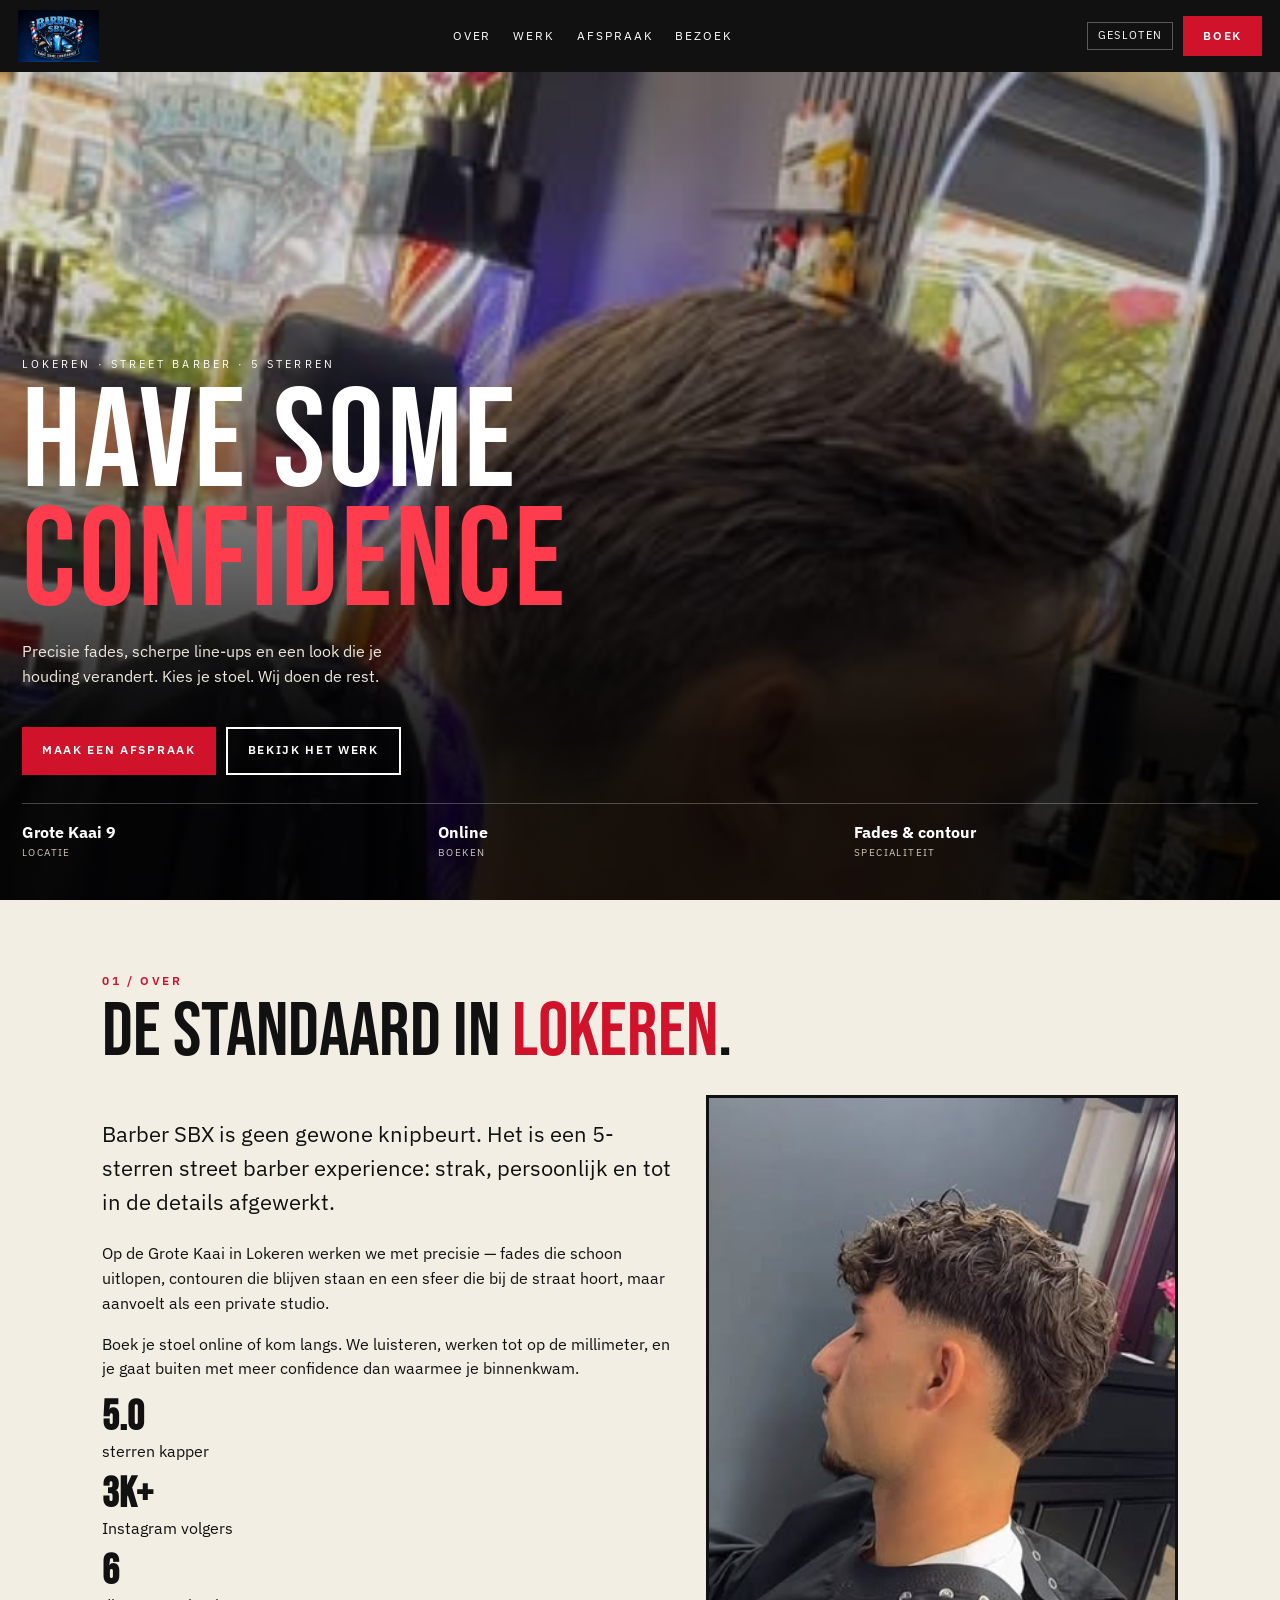
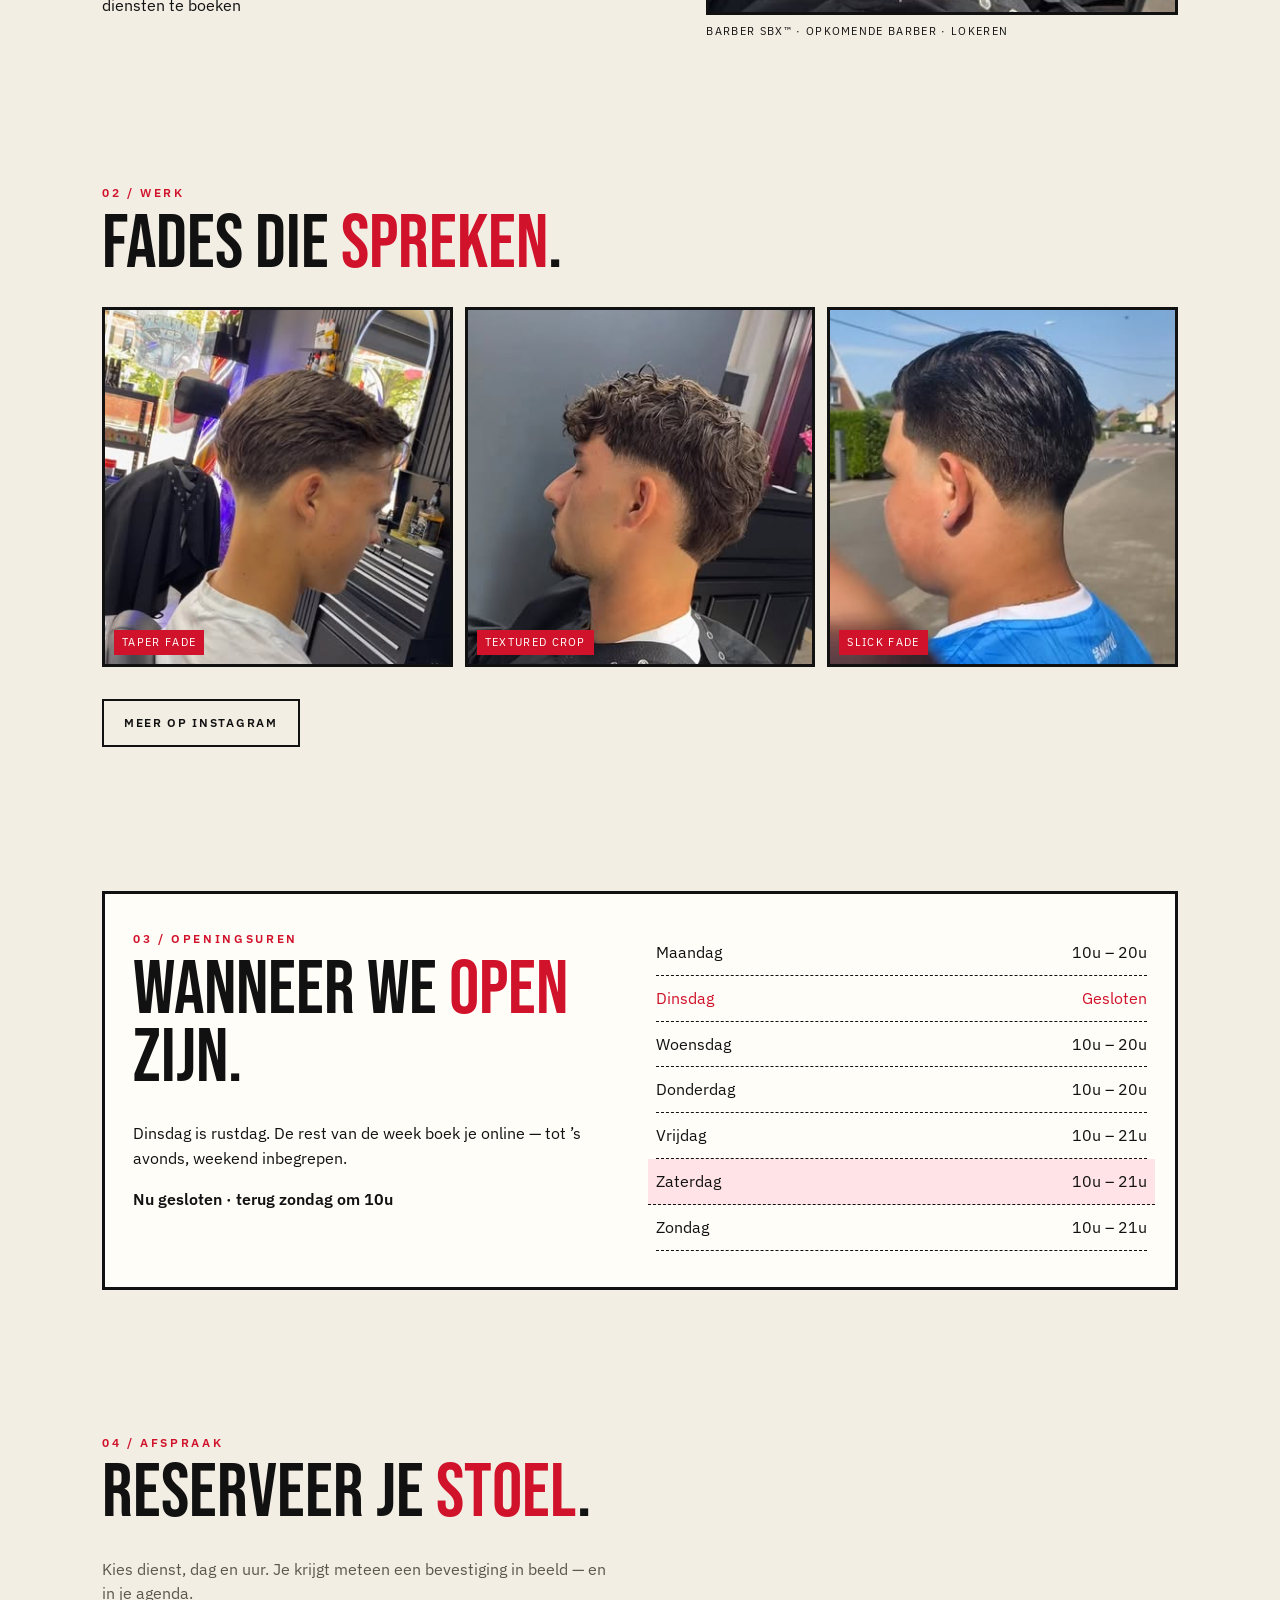
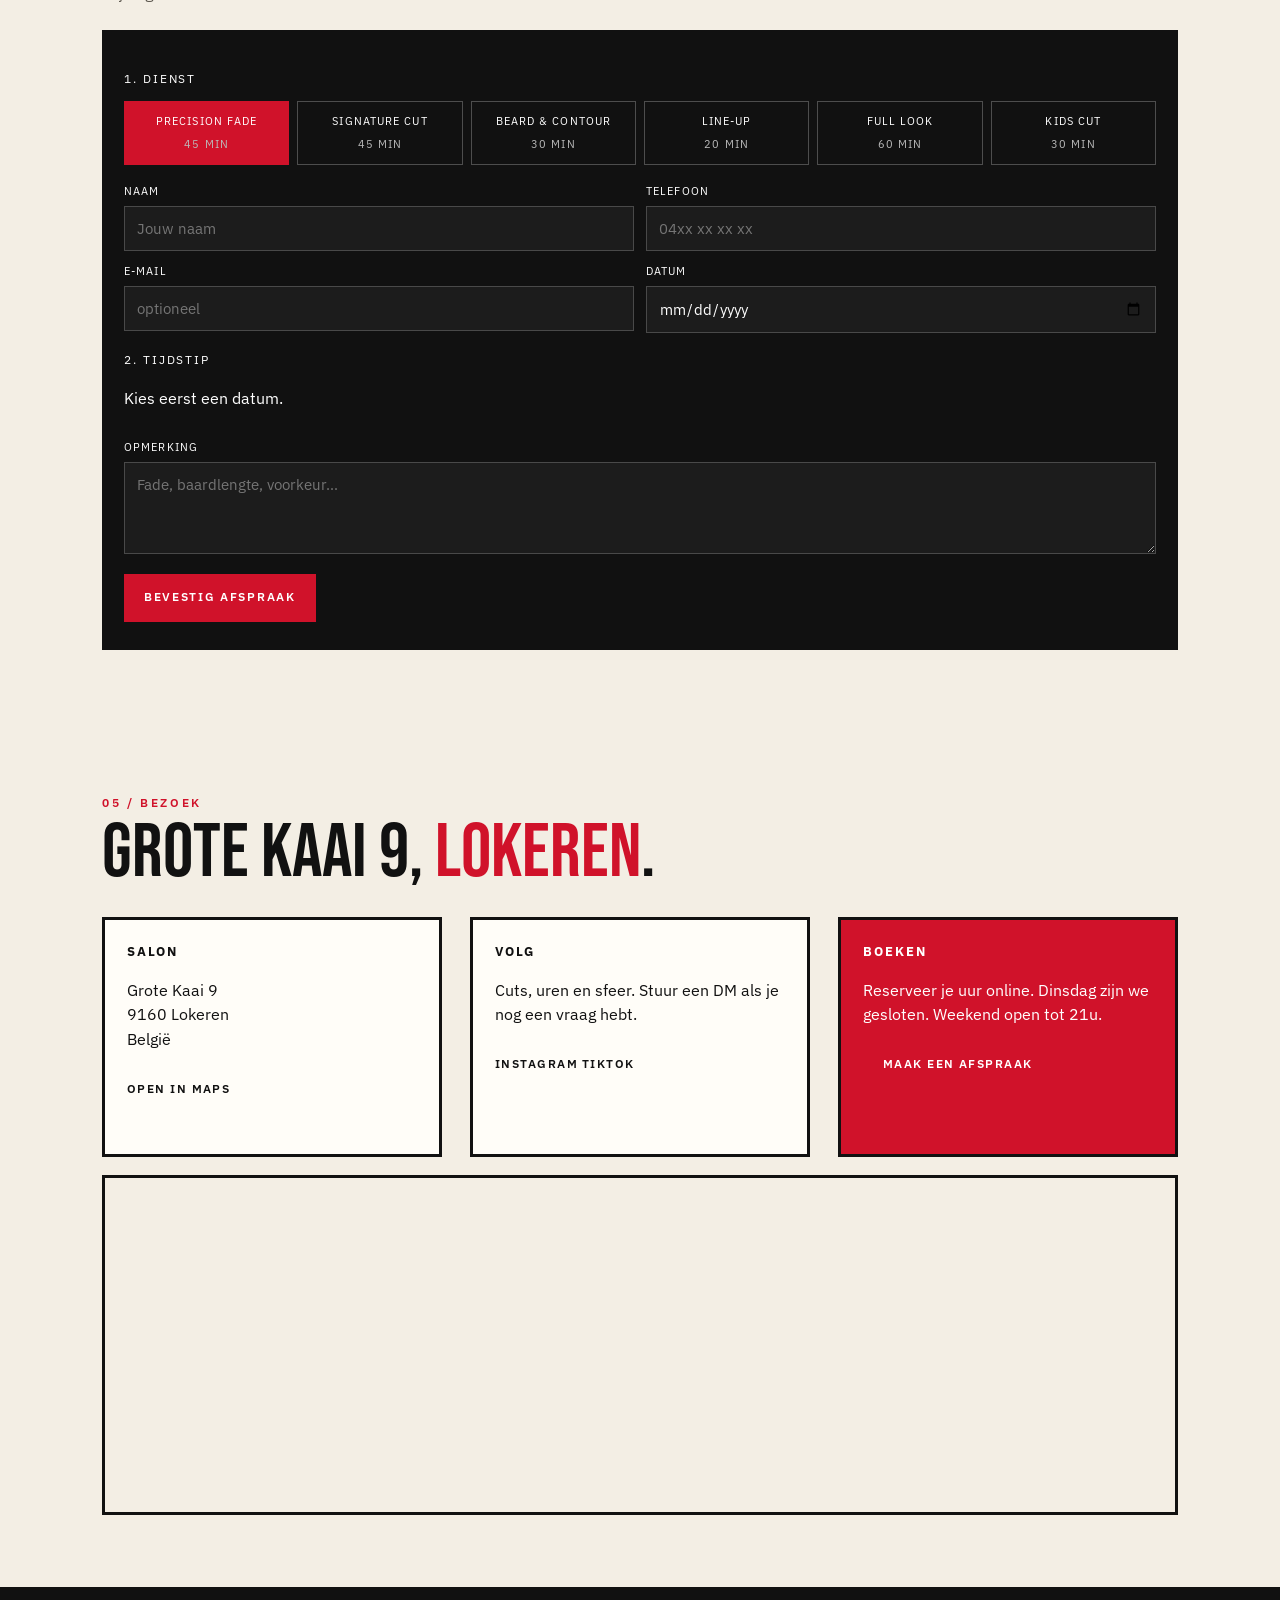
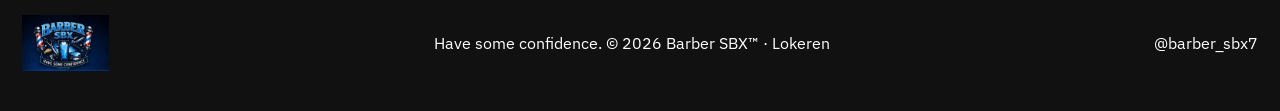
==== docs/index.html @ 0bcbea8e "Publish the red-and-white Barber SBX site at the root. Co-authored-by: Cursor <cursoragent@cursor.co" ====
<!DOCTYPE html>
<html lang="nl">
  <head>
    <meta charset="UTF-8" />
    <meta name="viewport" content="width=device-width, initial-scale=1" />
    <title>Barber SBX™ | Street look — Lokeren</title>
    <meta
      name="description"
      content="Barber SBX in Lokeren. 5-sterren street barber voor precisie fades, knipbeurten en baard. Grote Kaai 9. Boek online je afspraak."
    />
    <meta name="theme-color" content="#111111" />
    <link rel="icon" href="./assets/brand/favicon.svg" type="image/svg+xml" />
    <meta property="og:title" content="Barber SBX™ | Have Some Confidence" />
    <meta
      property="og:description"
      content="5-sterren kapper in Lokeren. Precisie fades. Boek je afspraak online."
    />
    <meta property="og:type" content="website" />
    <meta property="og:image" content="./assets/images/work-4.jpg" />
    <meta property="og:locale" content="nl_BE" />
    <link rel="preconnect" href="https://fonts.googleapis.com" />
    <link rel="preconnect" href="https://fonts.gstatic.com" crossorigin />
    <link
      href="https://fonts.googleapis.com/css2?family=Bebas+Neue&family=IBM+Plex+Sans:ital,wght@0,400;0,500;0,600;1,400&display=swap"
      rel="stylesheet"
    />
    <link rel="stylesheet" href="./styles.css" />
  </head>
  <body>
    <div class="loader" id="loader">
      <img src="./assets/brand/logo.png" alt="Barber SBX" />
    </div>

    <header class="nav" id="nav">
      <a class="nav-brand" href="#top">
        <img src="./assets/brand/logo.png" alt="Barber SBX" />
      </a>
      <nav class="nav-links" id="navLinks" aria-label="Hoofdnavigatie">
        <a href="#over">Over</a>
        <a href="#werk">Werk</a>
        <a href="#afspraak">Afspraak</a>
        <a href="#bezoek">Bezoek</a>
      </nav>
      <div class="nav-actions">
        <span class="status-pill" id="statusPill">Status</span>
        <a class="btn btn-sm" href="#afspraak">Boek</a>
        <button class="nav-toggle" id="navToggle" aria-label="Menu" aria-expanded="false">
          <span></span><span></span>
        </button>
      </div>
    </header>

    <main id="top">
      <section class="hero">
        <video
          autoplay
          muted
          loop
          playsinline
          webkit-playsinline
          preload="auto"
          disablepictureinpicture
          controlslist="nodownload nofullscreen noremoteplayback"
          aria-label="Barber aan het knippen"
        >
          <source src="./assets/video/cut-hero.mp4" type="video/mp4" />
        </video>
        <img src="./assets/images/work-4.jpg" alt="" />
        <div class="hero-shade"></div>
        <div class="hero-copy">
          <p class="tag">Lokeren · Street barber · 5 sterren</p>
          <h1>Have some<br /><span>confidence</span></h1>
          <p class="lead">
            Precisie fades, scherpe line-ups en een look die je houding verandert.
            Kies je stoel. Wij doen de rest.
          </p>
          <div class="hero-cta">
            <a class="btn" href="#afspraak">Maak een afspraak</a>
            <a class="btn ghost" href="#werk">Bekijk het werk</a>
          </div>
          <ul class="facts">
            <li><b>Grote Kaai 9</b><span>Locatie</span></li>
            <li><b>Online</b><span>Boeken</span></li>
            <li><b>Fades &amp; contour</b><span>Specialiteit</span></li>
          </ul>
        </div>
      </section>

      <section class="block about" id="over">
        <p class="kicker">01 / Over</p>
        <h2>De standaard in <i>Lokeren</i>.</h2>
        <div class="about-grid">
          <div>
            <p class="lede">
              Barber SBX is geen gewone knipbeurt. Het is een 5-sterren street barber
              experience: strak, persoonlijk en tot in de details afgewerkt.
            </p>
            <p>
              Op de Grote Kaai in Lokeren werken we met precisie — fades die schoon
              uitlopen, contouren die blijven staan en een sfeer die bij de straat
              hoort, maar aanvoelt als een private studio.
            </p>
            <p>
              Boek je stoel online of kom langs. We luisteren, werken tot op de
              millimeter, en je gaat buiten met meer confidence dan waarmee je binnenkwam.
            </p>
            <ul class="stats">
              <li><strong data-count="5" data-suffix=".0">0</strong> sterren kapper</li>
              <li><strong data-count="3" data-suffix="k+">0</strong> Instagram volgers</li>
              <li><strong data-count="6" data-suffix="">0</strong> diensten te boeken</li>
            </ul>
          </div>
          <figure>
            <img src="./assets/images/work-5.jpg" alt="Textured fade bij Barber SBX in Lokeren" />
            <figcaption>Barber SBX™ · Opkomende barber · Lokeren</figcaption>
          </figure>
        </div>
      </section>

      <section class="block gallery" id="werk">
        <p class="kicker">02 / Werk</p>
        <h2>Fades die <i>spreken</i>.</h2>
        <div class="strip">
          <a href="./assets/images/work-4.jpg" data-lightbox>
            <img src="./assets/images/work-4.jpg" alt="Klassieke taper fade in de salon" />
            <span>Taper fade</span>
          </a>
          <a href="./assets/images/work-5.jpg" data-lightbox>
            <img src="./assets/images/work-5.jpg" alt="Textured crop fade bij Barber SBX" />
            <span>Textured crop</span>
          </a>
          <a href="./assets/images/work-2.jpg" data-lightbox>
            <img src="./assets/images/work-2.jpg" alt="Slick back fade in Lokeren" />
            <span>Slick fade</span>
          </a>
        </div>
        <a class="btn ghost" href="https://www.instagram.com/barber_sbx7/" target="_blank" rel="noopener">
          Meer op Instagram
        </a>
      </section>

      <section class="block hours" id="uren">
        <div class="ticket">
          <div>
            <p class="kicker">03 / Openingsuren</p>
            <h2>Wanneer we <i>open</i> zijn.</h2>
            <p>
              Dinsdag is rustdag. De rest van de week boek je online — tot ’s avonds,
              weekend inbegrepen.
            </p>
            <p class="live-line" id="liveLine">We kijken of de stoel vrij is…</p>
          </div>
          <ol class="hours-table" id="hoursTable">
            <li data-day="1"><span>Maandag</span><span>10u – 20u</span></li>
            <li data-day="2" class="closed"><span>Dinsdag</span><span>Gesloten</span></li>
            <li data-day="3"><span>Woensdag</span><span>10u – 20u</span></li>
            <li data-day="4"><span>Donderdag</span><span>10u – 20u</span></li>
            <li data-day="5"><span>Vrijdag</span><span>10u – 21u</span></li>
            <li data-day="6"><span>Zaterdag</span><span>10u – 21u</span></li>
            <li data-day="0"><span>Zondag</span><span>10u – 21u</span></li>
          </ol>
        </div>
      </section>

      <section class="block booking" id="afspraak">
        <p class="kicker">04 / Afspraak</p>
        <h2>Reserveer je <i>stoel</i>.</h2>
        <p class="note">Kies dienst, dag en uur. Je krijgt meteen een bevestiging in beeld — en in je agenda.</p>

        <form class="book-form" id="bookForm">
          <p class="book-label">1. Dienst</p>
          <div class="book-services" id="bookServices">
            <label class="service-chip">
              <input type="radio" name="service" value="fade" checked />
              <span>Precision Fade <em>45 min</em></span>
            </label>
            <label class="service-chip">
              <input type="radio" name="service" value="cut" />
              <span>Signature Cut <em>45 min</em></span>
            </label>
            <label class="service-chip">
              <input type="radio" name="service" value="beard" />
              <span>Beard &amp; Contour <em>30 min</em></span>
            </label>
            <label class="service-chip">
              <input type="radio" name="service" value="lineup" />
              <span>Line-up <em>20 min</em></span>
            </label>
            <label class="service-chip">
              <input type="radio" name="service" value="full" />
              <span>Full Look <em>60 min</em></span>
            </label>
            <label class="service-chip">
              <input type="radio" name="service" value="kids" />
              <span>Kids Cut <em>30 min</em></span>
            </label>
          </div>

          <div class="book-grid">
            <label>Naam <input id="bookName" name="name" type="text" autocomplete="name" required placeholder="Jouw naam" /></label>
            <label>Telefoon <input id="bookPhone" name="phone" type="tel" autocomplete="tel" required placeholder="04xx xx xx xx" /></label>
            <label>E-mail <input id="bookEmail" name="email" type="email" autocomplete="email" placeholder="optioneel" /></label>
            <label>Datum <input id="bookDate" name="date" type="date" required /></label>
          </div>

          <p class="book-label">2. Tijdstip</p>
          <p class="slot-hint" id="slotHint">Kies eerst een datum.</p>
          <div class="slots" id="slots" role="listbox" aria-label="Beschikbare uren"></div>

          <label class="wide">Opmerking <textarea id="bookNote" name="note" rows="3" placeholder="Fade, baardlengte, voorkeur…"></textarea></label>
          <input type="hidden" id="bookTime" name="time" />
          <button class="btn" type="submit" id="bookSubmit">Bevestig afspraak</button>
        </form>

        <div class="book-success" id="bookSuccess" hidden>
          <p class="kicker">Bevestigd</p>
          <h3>Je stoel staat klaar.</h3>
          <p id="bookSummary"></p>
          <div class="hero-cta">
            <button class="btn" type="button" id="bookIcs">Zet in je agenda</button>
            <button class="btn ghost" type="button" id="bookNew">Nieuwe afspraak</button>
          </div>
        </div>
      </section>

      <section class="block visit" id="bezoek">
        <p class="kicker">05 / Bezoek</p>
        <h2>Grote Kaai 9, <i>Lokeren</i>.</h2>
        <div class="cards">
          <article>
            <h3>Salon</h3>
            <p>Grote Kaai 9<br />9160 Lokeren<br />België</p>
            <a href="https://maps.google.com/?q=Grote+Kaai+9,+9160+Lokeren" target="_blank" rel="noopener">Open in Maps</a>
          </article>
          <article>
            <h3>Volg</h3>
            <p>Cuts, uren en sfeer. Stuur een DM als je nog een vraag hebt.</p>
            <a href="https://www.instagram.com/barber_sbx7/" target="_blank" rel="noopener">Instagram</a>
            <a href="https://www.tiktok.com/@barber_sbx" target="_blank" rel="noopener">TikTok</a>
          </article>
          <article class="hot">
            <h3>Boeken</h3>
            <p>Reserveer je uur online. Dinsdag zijn we gesloten. Weekend open tot 21u.</p>
            <a class="btn" href="#afspraak">Maak een afspraak</a>
          </article>
        </div>
        <div class="map-wrap">
          <iframe
            title="Barber SBX op Grote Kaai 9, Lokeren"
            loading="lazy"
            referrerpolicy="no-referrer-when-downgrade"
            src="https://maps.google.com/maps?q=Grote%20Kaai%209%2C%209160%20Lokeren&t=&z=16&ie=UTF8&iwloc=&output=embed"
          ></iframe>
        </div>
      </section>
    </main>

    <a class="float-book" href="#afspraak">Boek</a>

    <footer class="footer">
      <img src="./assets/brand/logo.png" alt="Barber SBX" />
      <p>Have some confidence. © <span id="year"></span> Barber SBX™ · Lokeren</p>
      <a href="https://www.instagram.com/barber_sbx7/" target="_blank" rel="noopener">@barber_sbx7</a>
    </footer>

    <div class="lightbox" id="lightbox" hidden>
      <button class="lightbox-close" id="lightboxClose" aria-label="Sluiten">Sluiten</button>
      <img id="lightboxImg" alt="" />
    </div>

    <script src="./app.js"></script>
  </body>
</html>
---- docs/styles.css ----
:root {
  --paper: #f3eee4;
  --ink: #111111;
  --muted: #5c574e;
  --red: #d0122a;
  --red-2: #ff3b4e;
  --line: #111111;
  --white: #fffdf8;
}

* { box-sizing: border-box; }
html { scroll-behavior: smooth; }
body {
  margin: 0;
  background: var(--paper);
  color: var(--ink);
  font-family: "IBM Plex Sans", system-ui, sans-serif;
  line-height: 1.55;
}
img, video { max-width: 100%; display: block; }
a { color: inherit; text-decoration: none; }
button, input, textarea { font: inherit; color: inherit; }
button { background: none; border: 0; cursor: pointer; }

.loader {
  position: fixed;
  inset: 0;
  z-index: 100;
  display: grid;
  place-items: center;
  background: var(--ink);
  transition: opacity 0.6s ease, visibility 0.6s ease;
}
.loader.hide { opacity: 0; visibility: hidden; pointer-events: none; }
.loader img { width: min(240px, 70vw); }

.nav {
  position: fixed;
  inset: 0 0 auto;
  z-index: 90;
  height: 72px;
  display: flex;
  align-items: center;
  justify-content: space-between;
  padding: 0 18px;
  background: #111;
  color: #fff;
}
.nav img { height: 52px; }
.nav-links { display: flex; gap: 22px; }
.nav-links a {
  text-transform: uppercase;
  letter-spacing: 0.16em;
  font-size: 12px;
}
.nav-actions { display: flex; align-items: center; gap: 10px; }
.status-pill {
  border: 1px solid rgba(255,255,255,0.3);
  padding: 4px 10px;
  font-size: 11px;
  letter-spacing: 0.12em;
  text-transform: uppercase;
}
.status-pill.open { border-color: #7dff9a; color: #7dff9a; }
.nav-toggle {
  display: none;
  width: 44px;
  height: 44px;
  position: relative;
}
.nav-toggle span {
  position: absolute;
  left: 12px;
  right: 12px;
  height: 2px;
  background: #fff;
}
.nav-toggle span:first-child { top: 16px; }
.nav-toggle span:last-child { top: 26px; }
.nav-toggle.active span:first-child { top: 21px; transform: rotate(45deg); }
.nav-toggle.active span:last-child { top: 21px; transform: rotate(-45deg); }

.btn {
  display: inline-flex;
  align-items: center;
  justify-content: center;
  min-height: 48px;
  padding: 0 20px;
  background: var(--red);
  color: #fff;
  text-transform: uppercase;
  letter-spacing: 0.14em;
  font-size: 12px;
  font-weight: 600;
}
.btn.ghost, .btn-ghost {
  background: transparent;
  color: inherit;
  border: 2px solid currentColor;
}
.btn-sm { min-height: 40px; background: var(--red); color: #fff; }

.hero {
  position: relative;
  min-height: 100svh;
  color: #fff;
  overflow: hidden;
}
.hero video, .hero > img {
  position: absolute;
  inset: 0;
  width: 100%;
  height: 100%;
  object-fit: cover;
  object-position: center 30%;
  pointer-events: none;
}
.hero video { z-index: 1; }
.hero-shade {
  position: absolute;
  inset: 0;
  z-index: 2;
  background: linear-gradient(to top, rgba(0,0,0,0.86) 18%, rgba(0,0,0,0.15) 70%);
}
.hero-copy {
  position: relative;
  z-index: 3;
  min-height: 100svh;
  display: flex;
  flex-direction: column;
  justify-content: flex-end;
  padding: 110px 22px 40px;
}
.tag {
  margin: 0 0 12px;
  text-transform: uppercase;
  letter-spacing: 0.28em;
  font-size: 11px;
}
.hero h1 {
  margin: 0;
  font-family: "Bebas Neue", sans-serif;
  font-size: clamp(64px, 16vw, 140px);
  line-height: 0.85;
  letter-spacing: 0.02em;
  font-weight: 400;
}
.hero h1 span { color: var(--red-2); }
.lead { max-width: 420px; color: #ece7dc; }
.hero-cta { display: flex; flex-wrap: wrap; gap: 10px; margin: 22px 0 28px; }
.facts {
  display: grid;
  grid-template-columns: repeat(3, 1fr);
  gap: 12px;
  margin: 0;
  padding: 16px 0 0;
  border-top: 1px solid rgba(255,255,255,0.25);
  list-style: none;
}
.facts b { display: block; }
.facts span {
  display: block;
  text-transform: uppercase;
  letter-spacing: 0.14em;
  font-size: 10px;
  color: #cfc8bb;
}

video::-webkit-media-controls,
video::-webkit-media-controls-start-playback-button,
video::-webkit-media-controls-overlay-play-button {
  display: none !important;
  opacity: 0;
  pointer-events: none;
}

.block { padding: 72px 22px; max-width: 1120px; margin: 0 auto; }
.kicker {
  margin: 0 0 8px;
  color: var(--red);
  text-transform: uppercase;
  letter-spacing: 0.22em;
  font-size: 12px;
  font-weight: 600;
}
h2 {
  margin: 0 0 28px;
  font-family: "Bebas Neue", sans-serif;
  font-size: clamp(42px, 8vw, 76px);
  line-height: 0.9;
  font-weight: 400;
}
h2 i { color: var(--red); font-style: normal; }
.lede { font-size: 22px; }
.about-grid, .cards {
  display: grid;
  grid-template-columns: 1.1fr 0.9fr;
  gap: 28px;
}
.stats { list-style: none; padding: 0; display: grid; gap: 10px; }
.stats strong {
  font-family: "Bebas Neue", sans-serif;
  font-size: 42px;
  display: block;
  line-height: 1;
}
figure { margin: 0; }
figure img { width: 100%; height: 520px; object-fit: cover; border: 3px solid #111; }
figcaption { margin-top: 8px; text-transform: uppercase; letter-spacing: 0.12em; font-size: 11px; }

.strip {
  display: grid;
  grid-auto-flow: column;
  grid-auto-columns: minmax(240px, 1fr);
  gap: 12px;
  overflow-x: auto;
  scroll-snap-type: x mandatory;
  padding-bottom: 10px;
  margin-bottom: 22px;
}
.strip a { position: relative; scroll-snap-align: start; }
.strip img { width: 100%; height: 360px; object-fit: cover; border: 3px solid #111; }
.strip span {
  position: absolute;
  left: 12px;
  bottom: 12px;
  background: var(--red);
  color: #fff;
  padding: 4px 8px;
  font-size: 11px;
  text-transform: uppercase;
  letter-spacing: 0.12em;
}

.ticket {
  display: grid;
  grid-template-columns: 1fr 1fr;
  gap: 32px;
  background: var(--white);
  border: 3px solid #111;
  padding: 36px 28px;
}
.live-line { font-weight: 600; }
.hours-table { list-style: none; margin: 0; padding: 0; }
.hours-table li {
  display: flex;
  justify-content: space-between;
  border-bottom: 1px dashed #111;
  padding: 10px 0;
}
.hours-table li.today { background: #ffe3e6; margin: 0 -8px; padding: 10px 8px; }
.hours-table li.closed { color: var(--red); }

.note { color: var(--muted); max-width: 520px; }
.book-form, .book-success {
  background: #111;
  color: #fff;
  padding: 28px 22px;
  margin-top: 24px;
}
.book-label { text-transform: uppercase; letter-spacing: 0.16em; font-size: 12px; }
.book-services, .slots { display: grid; grid-template-columns: repeat(auto-fill, minmax(150px, 1fr)); gap: 8px; }
.service-chip input { position: absolute; opacity: 0; }
.service-chip span, .slot {
  display: grid;
  place-items: center;
  min-height: 64px;
  border: 1px solid rgba(255,255,255,0.25);
  padding: 8px;
  text-align: center;
}
.service-chip em { display: block; font-style: normal; font-size: 11px; color: #bbb; }
.service-chip input:checked + span, .slot.active {
  background: var(--red);
  border-color: var(--red);
}
.book-grid { display: grid; grid-template-columns: 1fr 1fr; gap: 12px; margin: 18px 0; }
.book-form label { display: flex; flex-direction: column; gap: 6px; text-transform: uppercase; letter-spacing: 0.1em; font-size: 11px; }
.book-form input, .book-form textarea {
  background: #1c1c1c;
  border: 1px solid rgba(255,255,255,0.2);
  padding: 10px 12px;
  text-transform: none;
  letter-spacing: 0;
  font-size: 15px;
}
.wide { grid-column: 1 / -1; display: flex; flex-direction: column; gap: 6px; margin: 12px 0 20px; }
.slot { min-height: 44px; color: #fff; }
.slot:disabled { opacity: 0.35; }

.cards { grid-template-columns: repeat(3, 1fr); }
.cards article {
  border: 3px solid #111;
  padding: 22px;
  min-height: 240px;
  background: var(--white);
}
.cards .hot { background: var(--red); color: #fff; }
.cards h3 { margin: 0 0 12px; text-transform: uppercase; letter-spacing: 0.16em; font-size: 13px; }
.cards a { display: inline-block; margin-top: 12px; text-transform: uppercase; letter-spacing: 0.12em; font-size: 12px; font-weight: 600; }
.map-wrap { margin-top: 18px; border: 3px solid #111; height: 340px; overflow: hidden; }
.map-wrap iframe { width: 100%; height: 100%; border: 0; }

.float-book {
  position: fixed;
  right: 16px;
  bottom: 16px;
  z-index: 40;
  width: 72px;
  height: 72px;
  border-radius: 50%;
  display: none;
  place-items: center;
  background: var(--red);
  color: #fff;
  text-transform: uppercase;
  letter-spacing: 0.12em;
  font-size: 11px;
  font-weight: 700;
}

.footer {
  background: #111;
  color: #fff;
  padding: 28px 22px 40px;
  display: flex;
  justify-content: space-between;
  align-items: center;
  gap: 16px;
  flex-wrap: wrap;
}
.footer img { height: 56px; }

.lightbox {
  position: fixed;
  inset: 0;
  z-index: 200;
  background: rgba(0,0,0,0.92);
  display: grid;
  place-items: center;
  padding: 24px;
}
.lightbox[hidden] { display: none; }
.lightbox img { max-height: 86vh; }
.lightbox-close { position: absolute; top: 16px; right: 16px; color: #fff; }

@media (max-width: 900px) {
  .nav-links {
    position: fixed;
    inset: 0;
    background: #111;
    flex-direction: column;
    padding: 100px 28px;
    gap: 20px;
    transform: translateX(100%);
    transition: transform 0.3s ease;
    z-index: 80;
  }
  .nav-links.open { transform: translateX(0); }
  .nav-toggle { display: block; position: relative; z-index: 95; }
  .nav .btn-sm { display: none; }
  .about-grid, .ticket, .cards, .book-grid, .facts { grid-template-columns: 1fr; }
  .float-book { display: grid; }
  figure img, .strip img { height: 280px; }
}

@media (max-width: 640px) {
  .status-pill { display: none; }
  .hero h1 { font-size: 72px; }
}
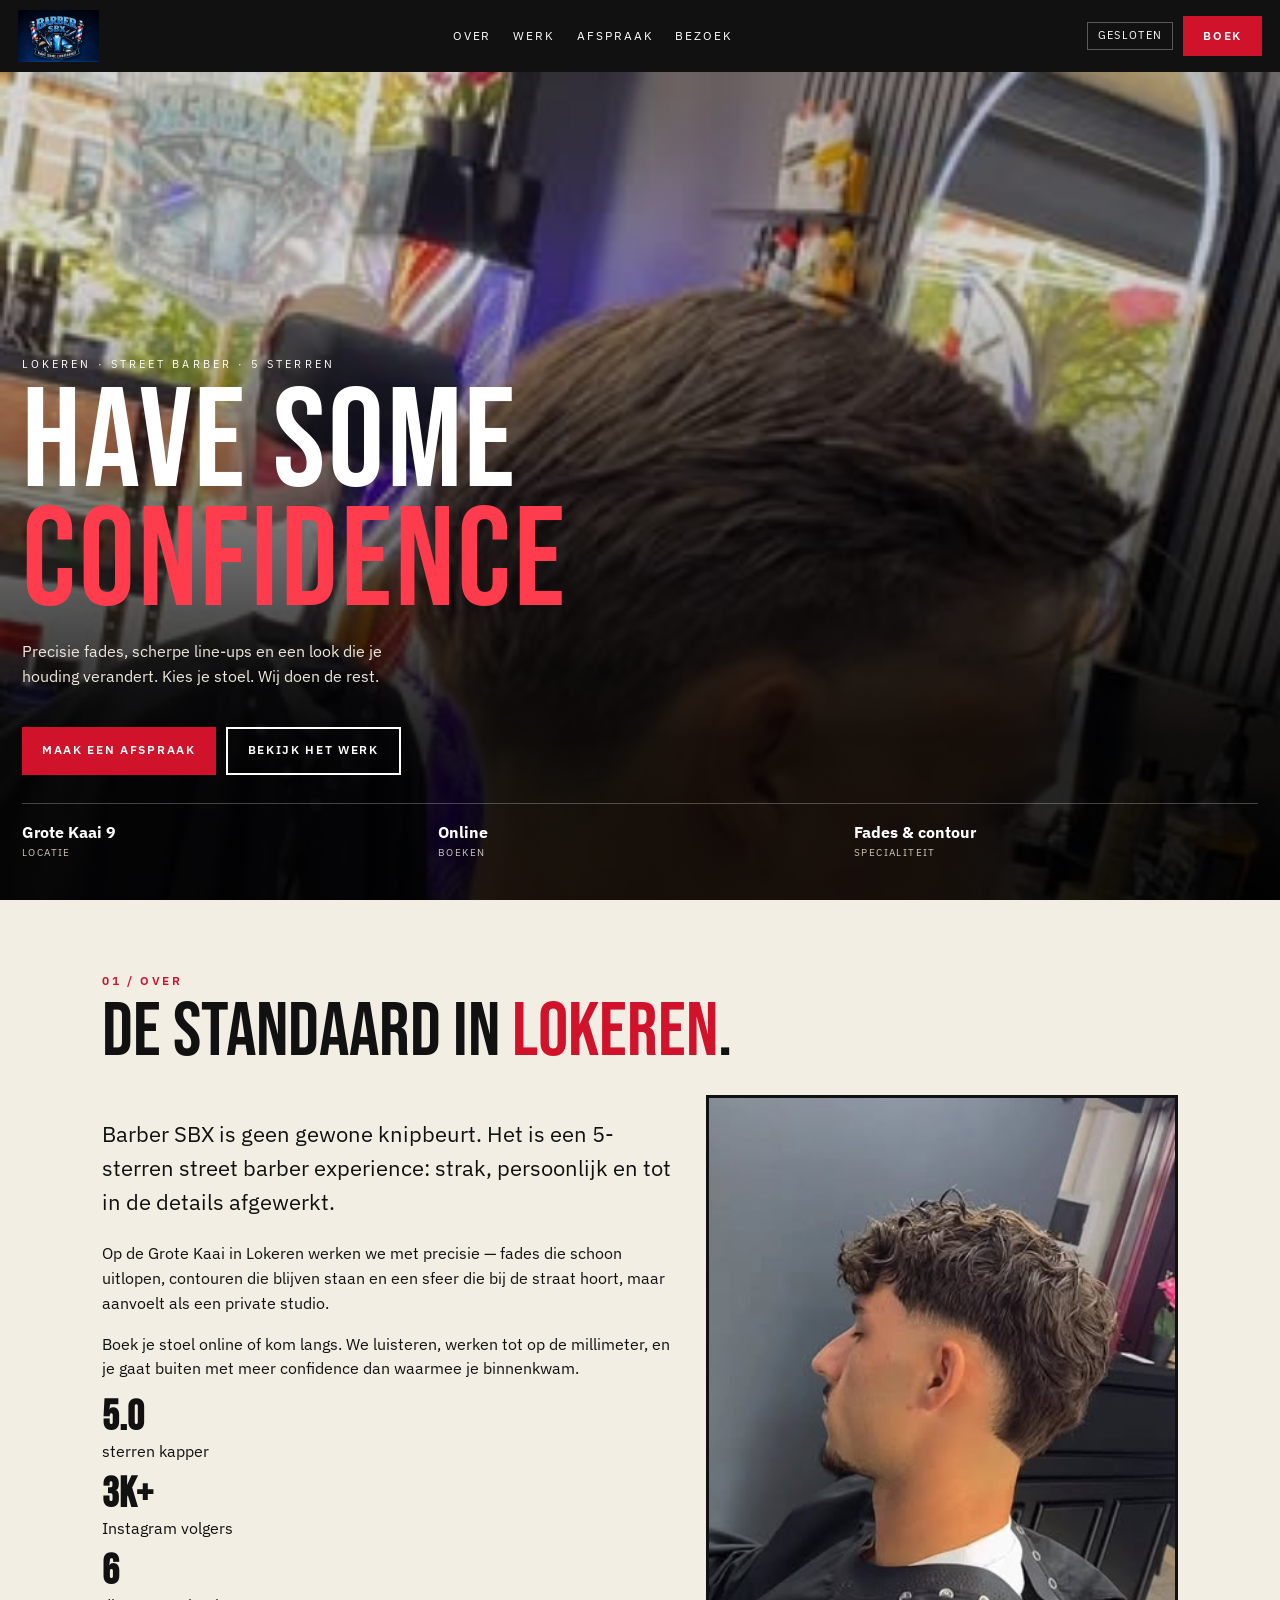
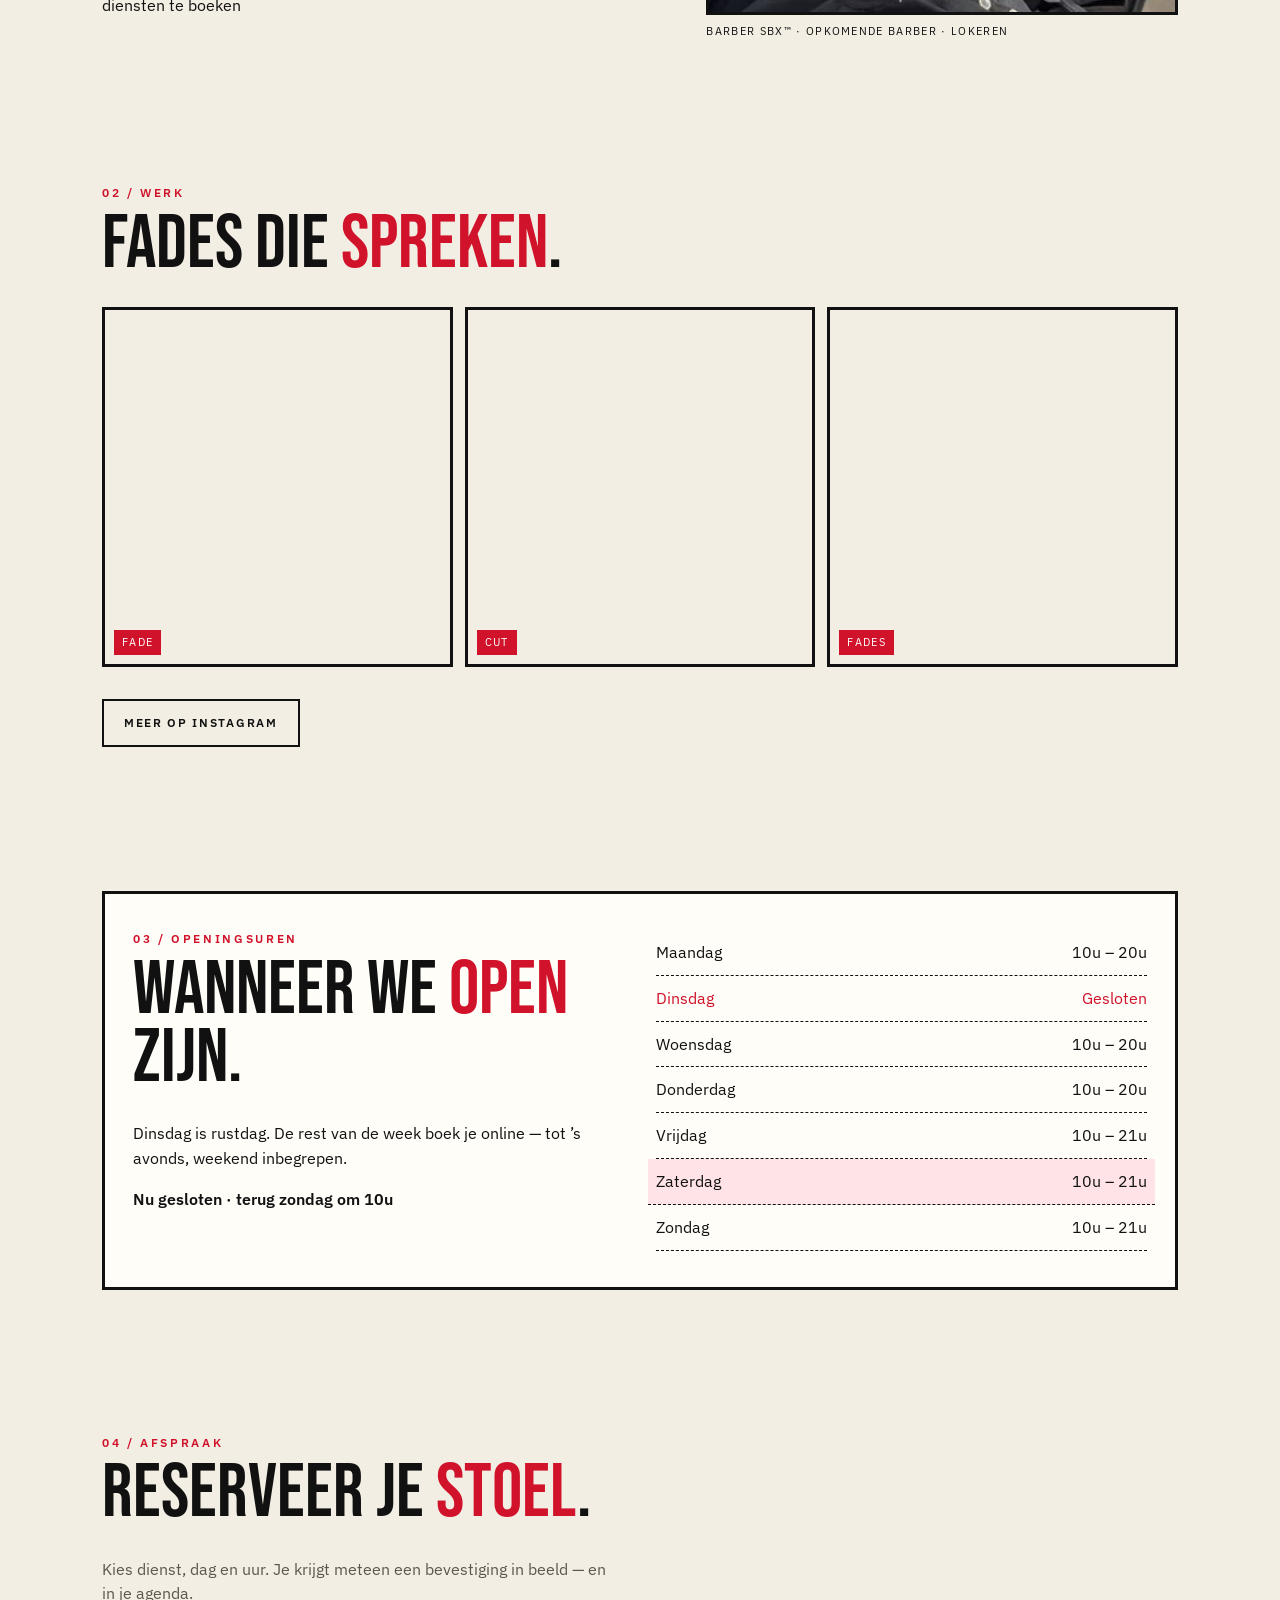
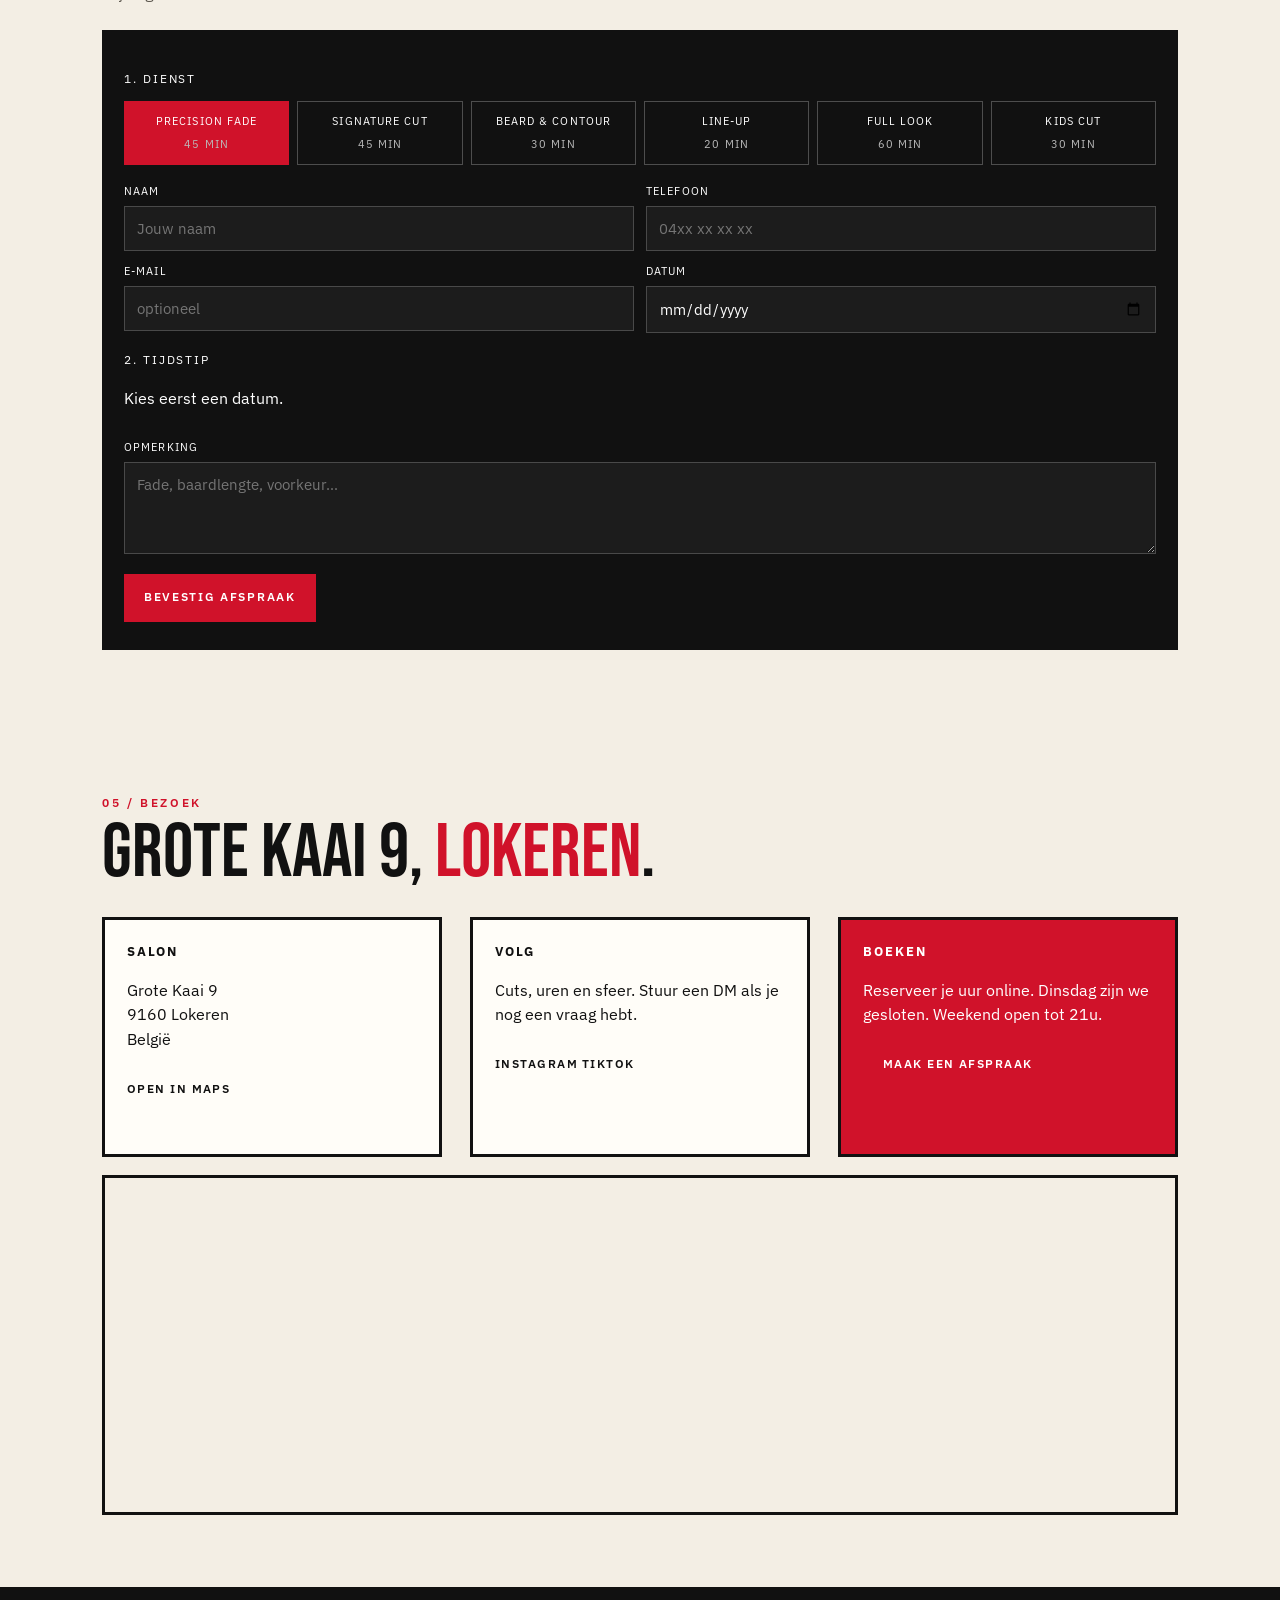
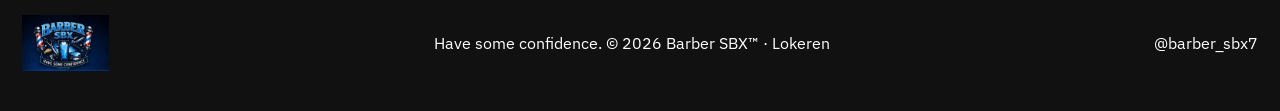
==== commit acae3197: "Play Instagram example cuts in the Werk gallery. Co-authored-by: Cursor <cursoragent@cursor.com>" ====
--- a/docs/index.html
+++ b/docs/index.html
@@ -121,18 +121,54 @@
         <p class="kicker">02 / Werk</p>
         <h2>Fades die <i>spreken</i>.</h2>
         <div class="strip">
-          <a href="./assets/images/work-4.jpg" data-lightbox>
-            <img src="./assets/images/work-4.jpg" alt="Klassieke taper fade in de salon" />
-            <span>Taper fade</span>
-          </a>
-          <a href="./assets/images/work-5.jpg" data-lightbox>
-            <img src="./assets/images/work-5.jpg" alt="Textured crop fade bij Barber SBX" />
-            <span>Textured crop</span>
-          </a>
-          <a href="./assets/images/work-2.jpg" data-lightbox>
-            <img src="./assets/images/work-2.jpg" alt="Slick back fade in Lokeren" />
-            <span>Slick fade</span>
-          </a>
+          <figure>
+            <video
+              autoplay
+              muted
+              loop
+              playsinline
+              webkit-playsinline
+              preload="metadata"
+              disablepictureinpicture
+              controlslist="nodownload nofullscreen noremoteplayback"
+              aria-label="Voorbeeldkapsel fade van Barber SBX"
+            >
+              <source src="./assets/video/cut-1.mp4" type="video/mp4" />
+            </video>
+            <span>Fade</span>
+          </figure>
+          <figure>
+            <video
+              autoplay
+              muted
+              loop
+              playsinline
+              webkit-playsinline
+              preload="metadata"
+              disablepictureinpicture
+              controlslist="nodownload nofullscreen noremoteplayback"
+              aria-label="Voorbeeldkapsel cut van Barber SBX"
+            >
+              <source src="./assets/video/cut-2.mp4" type="video/mp4" />
+            </video>
+            <span>Cut</span>
+          </figure>
+          <figure>
+            <video
+              autoplay
+              muted
+              loop
+              playsinline
+              webkit-playsinline
+              preload="metadata"
+              disablepictureinpicture
+              controlslist="nodownload nofullscreen noremoteplayback"
+              aria-label="Voorbeeldkapsels fades van Barber SBX"
+            >
+              <source src="./assets/video/cut-3.mp4" type="video/mp4" />
+            </video>
+            <span>Fades</span>
+          </figure>
         </div>
         <a class="btn ghost" href="https://www.instagram.com/barber_sbx7/" target="_blank" rel="noopener">
           Meer op Instagram
--- a/docs/styles.css
+++ b/docs/styles.css
@@ -218,8 +218,21 @@
   padding-bottom: 10px;
   margin-bottom: 22px;
 }
-.strip a { position: relative; scroll-snap-align: start; }
-.strip img { width: 100%; height: 360px; object-fit: cover; border: 3px solid #111; }
+.strip a,
+.strip figure {
+  position: relative;
+  margin: 0;
+  scroll-snap-align: start;
+}
+.strip img,
+.strip video {
+  width: 100%;
+  height: 360px;
+  object-fit: cover;
+  border: 3px solid #111;
+  display: block;
+  pointer-events: none;
+}
 .strip span {
   position: absolute;
   left: 12px;
@@ -361,7 +374,7 @@
   .nav .btn-sm { display: none; }
   .about-grid, .ticket, .cards, .book-grid, .facts { grid-template-columns: 1fr; }
   .float-book { display: grid; }
-  figure img, .strip img { height: 280px; }
+  figure img, .strip img, .strip video { height: 280px; }
 }
 
 @media (max-width: 640px) {
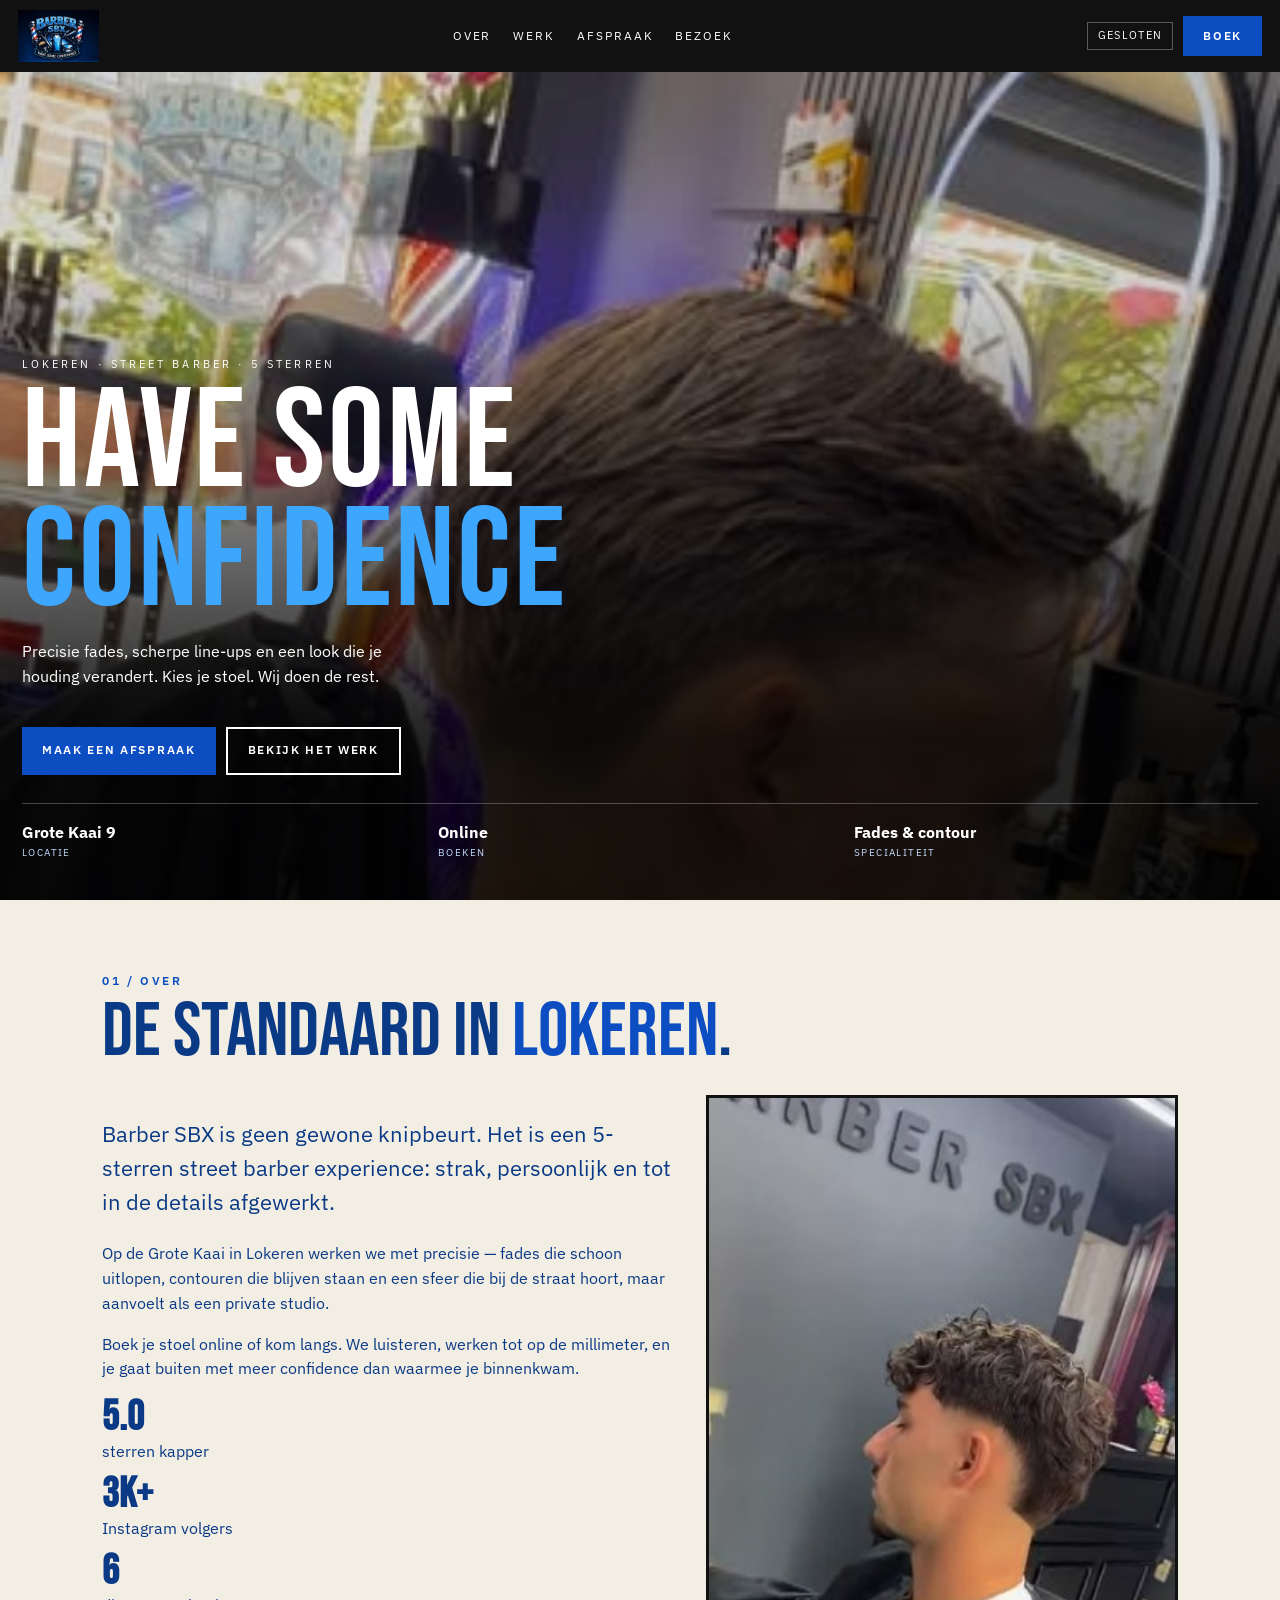
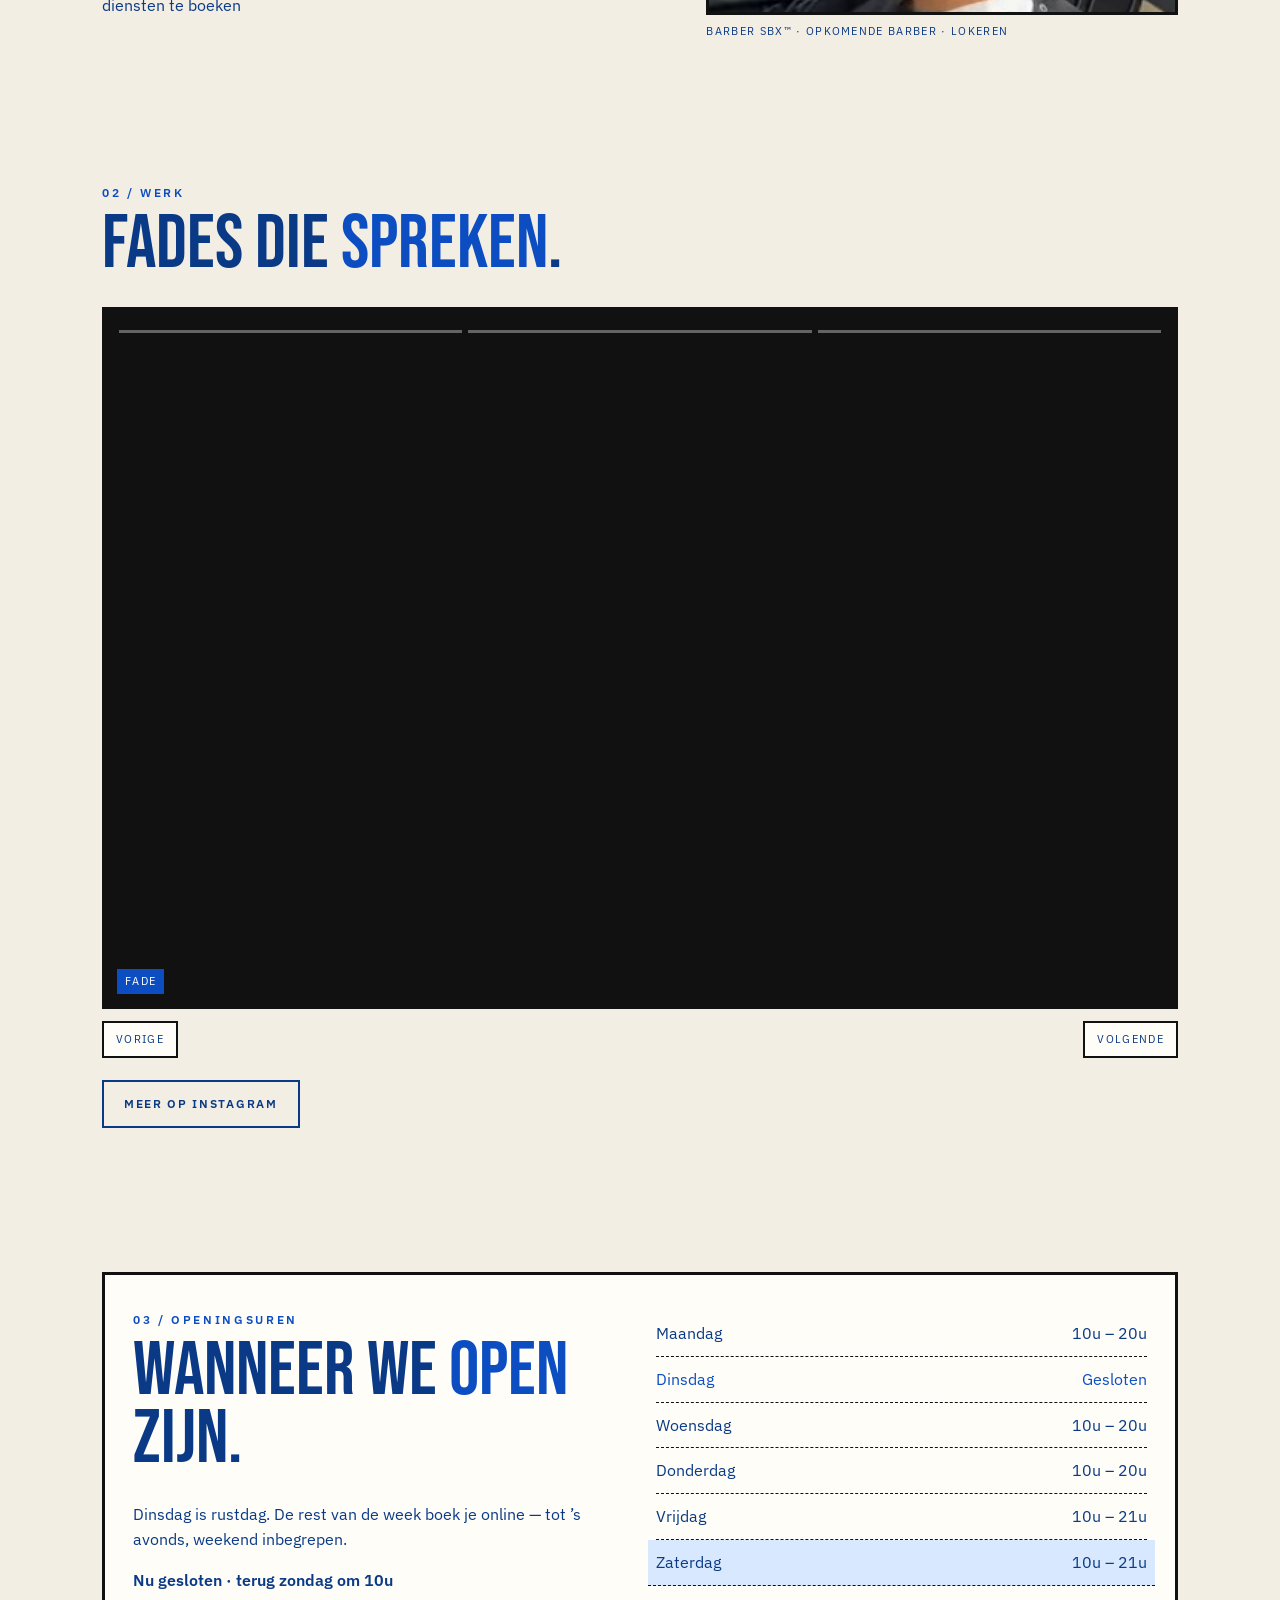
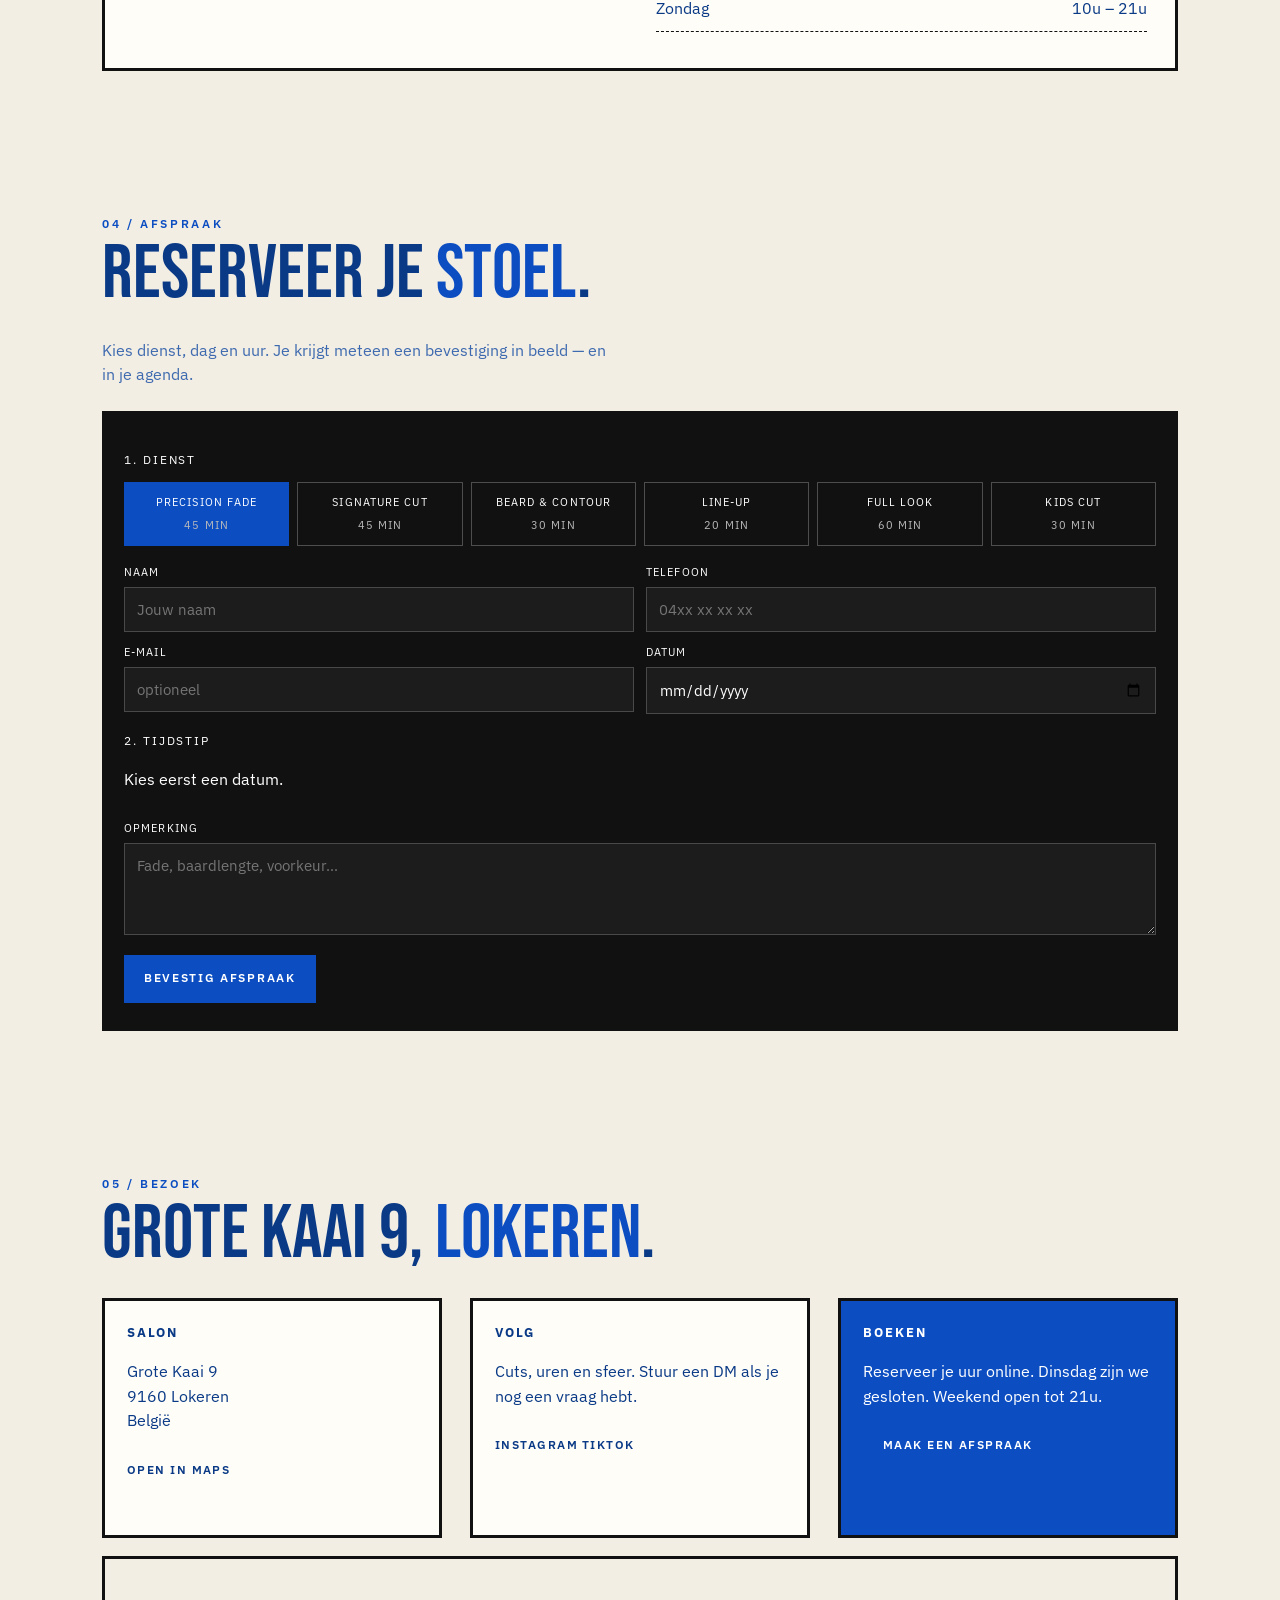
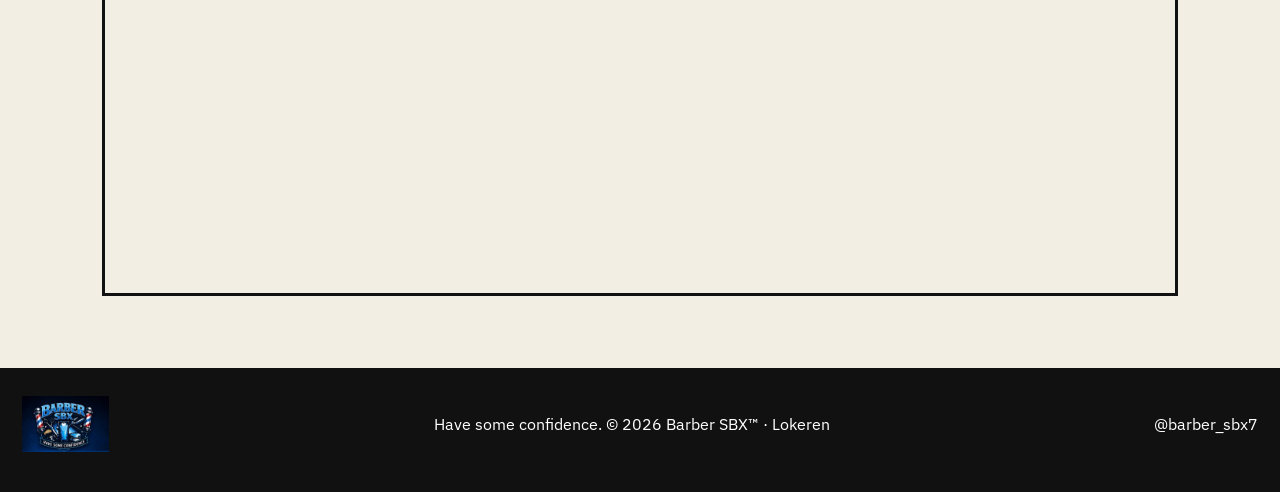
==== commit c104cd68: "Switch the live street site letters to blue and white. Co-authored-by: Cursor <cursoragent@cursor.co" ====
--- a/docs/index.html
+++ b/docs/index.html
@@ -111,7 +111,7 @@
             </ul>
           </div>
           <figure>
-            <img src="./assets/images/work-5.jpg" alt="Textured fade bij Barber SBX in Lokeren" />
+            <img src="./assets/images/work-5.jpg?v=shop" alt="Krullen en fade in de stoel bij Barber SBX in Lokeren" />
             <figcaption>Barber SBX™ · Opkomende barber · Lokeren</figcaption>
           </figure>
         </div>
@@ -120,55 +120,51 @@
       <section class="block gallery" id="werk">
         <p class="kicker">02 / Werk</p>
         <h2>Fades die <i>spreken</i>.</h2>
-        <div class="strip">
-          <figure>
+        <div class="cut-show" data-cut-show aria-roledescription="slideshow" aria-label="Voorbeeldkapsels">
+          <div class="cut-stage">
+            <div class="cut-progress" data-cut-progress></div>
             <video
-              autoplay
               muted
-              loop
               playsinline
               webkit-playsinline
               preload="metadata"
               disablepictureinpicture
               controlslist="nodownload nofullscreen noremoteplayback"
+              data-label="Fade"
               aria-label="Voorbeeldkapsel fade van Barber SBX"
             >
               <source src="./assets/video/cut-1.mp4" type="video/mp4" />
             </video>
-            <span>Fade</span>
-          </figure>
-          <figure>
             <video
-              autoplay
               muted
-              loop
               playsinline
               webkit-playsinline
               preload="metadata"
               disablepictureinpicture
               controlslist="nodownload nofullscreen noremoteplayback"
+              data-label="Cut"
               aria-label="Voorbeeldkapsel cut van Barber SBX"
             >
               <source src="./assets/video/cut-2.mp4" type="video/mp4" />
             </video>
-            <span>Cut</span>
-          </figure>
-          <figure>
             <video
-              autoplay
               muted
-              loop
               playsinline
               webkit-playsinline
               preload="metadata"
               disablepictureinpicture
               controlslist="nodownload nofullscreen noremoteplayback"
+              data-label="Fades"
               aria-label="Voorbeeldkapsels fades van Barber SBX"
             >
               <source src="./assets/video/cut-3.mp4" type="video/mp4" />
             </video>
-            <span>Fades</span>
-          </figure>
+            <span class="cut-label" data-cut-label>Fade</span>
+          </div>
+          <div class="cut-nav">
+            <button type="button" data-cut-prev>Vorige</button>
+            <button type="button" data-cut-next>Volgende</button>
+          </div>
         </div>
         <a class="btn ghost" href="https://www.instagram.com/barber_sbx7/" target="_blank" rel="noopener">
           Meer op Instagram
--- a/docs/styles.css
+++ b/docs/styles.css
@@ -1,9 +1,9 @@
 :root {
   --paper: #f3eee4;
-  --ink: #111111;
-  --muted: #5c574e;
-  --red: #d0122a;
-  --red-2: #ff3b4e;
+  --ink: #0a3a86;
+  --muted: #3e6aaf;
+  --red: #0c4ec2;
+  --red-2: #3da6ff;
   --line: #111111;
   --white: #fffdf8;
 }
@@ -146,7 +146,7 @@
   font-weight: 400;
 }
 .hero h1 span { color: var(--red-2); }
-.lead { max-width: 420px; color: #ece7dc; }
+.lead { max-width: 420px; color: #fff; }
 .hero-cta { display: flex; flex-wrap: wrap; gap: 10px; margin: 22px 0 28px; }
 .facts {
   display: grid;
@@ -163,7 +163,7 @@
   text-transform: uppercase;
   letter-spacing: 0.14em;
   font-size: 10px;
-  color: #cfc8bb;
+  color: #c5ddff;
 }
 
 video::-webkit-media-controls,
@@ -205,7 +205,7 @@
   line-height: 1;
 }
 figure { margin: 0; }
-figure img { width: 100%; height: 520px; object-fit: cover; border: 3px solid #111; }
+figure img { width: 100%; height: 520px; object-fit: cover; object-position: center 42%; border: 3px solid #111; }
 figcaption { margin-top: 8px; text-transform: uppercase; letter-spacing: 0.12em; font-size: 11px; }
 
 .strip {
@@ -245,6 +245,105 @@
   letter-spacing: 0.12em;
 }
 
+.cut-show { margin-bottom: 22px; }
+
+.cut-stage {
+  position: relative;
+  height: min(78vh, 720px);
+  overflow: hidden;
+  background: #111;
+  border: 3px solid #111;
+  cursor: pointer;
+}
+
+.cut-stage video {
+  position: absolute;
+  inset: 0;
+  width: 100%;
+  height: 100%;
+  max-width: none;
+  object-fit: cover;
+  opacity: 0;
+  pointer-events: none;
+  transition: opacity 0.45s ease;
+}
+
+.cut-stage video.is-active,
+.cut-show:not(.is-ready) .cut-stage video:first-of-type {
+  opacity: 1;
+  z-index: 1;
+}
+
+.cut-progress {
+  position: absolute;
+  z-index: 3;
+  top: 14px;
+  left: 14px;
+  right: 14px;
+  display: flex;
+  gap: 6px;
+}
+
+.cut-progress button {
+  position: relative;
+  flex: 1;
+  height: 16px;
+  padding: 0;
+  border: 0;
+  background: transparent;
+  cursor: pointer;
+}
+
+.cut-progress button::before {
+  content: "";
+  position: absolute;
+  left: 0;
+  right: 0;
+  top: 6px;
+  height: 3px;
+  background: rgba(255, 255, 255, 0.35);
+}
+
+.cut-progress i {
+  position: absolute;
+  left: 0;
+  top: 6px;
+  height: 3px;
+  width: 0;
+  background: #fff;
+  pointer-events: none;
+}
+
+.cut-label {
+  position: absolute;
+  z-index: 2;
+  left: 12px;
+  bottom: 12px;
+  background: var(--red);
+  color: #fff;
+  padding: 4px 8px;
+  font-size: 11px;
+  text-transform: uppercase;
+  letter-spacing: 0.12em;
+  pointer-events: none;
+}
+
+.cut-nav {
+  display: flex;
+  justify-content: space-between;
+  gap: 12px;
+  margin-top: 12px;
+}
+
+.cut-nav > button {
+  border: 2px solid #111;
+  background: var(--white);
+  text-transform: uppercase;
+  letter-spacing: 0.12em;
+  font-size: 11px;
+  padding: 8px 12px;
+}
+
 .ticket {
   display: grid;
   grid-template-columns: 1fr 1fr;
@@ -261,7 +360,7 @@
   border-bottom: 1px dashed #111;
   padding: 10px 0;
 }
-.hours-table li.today { background: #ffe3e6; margin: 0 -8px; padding: 10px 8px; }
+.hours-table li.today { background: #d7e8ff; margin: 0 -8px; padding: 10px 8px; }
 .hours-table li.closed { color: var(--red); }
 
 .note { color: var(--muted); max-width: 520px; }
@@ -375,6 +474,7 @@
   .about-grid, .ticket, .cards, .book-grid, .facts { grid-template-columns: 1fr; }
   .float-book { display: grid; }
   figure img, .strip img, .strip video { height: 280px; }
+  .cut-stage { height: min(72vh, 560px); }
 }
 
 @media (max-width: 640px) {
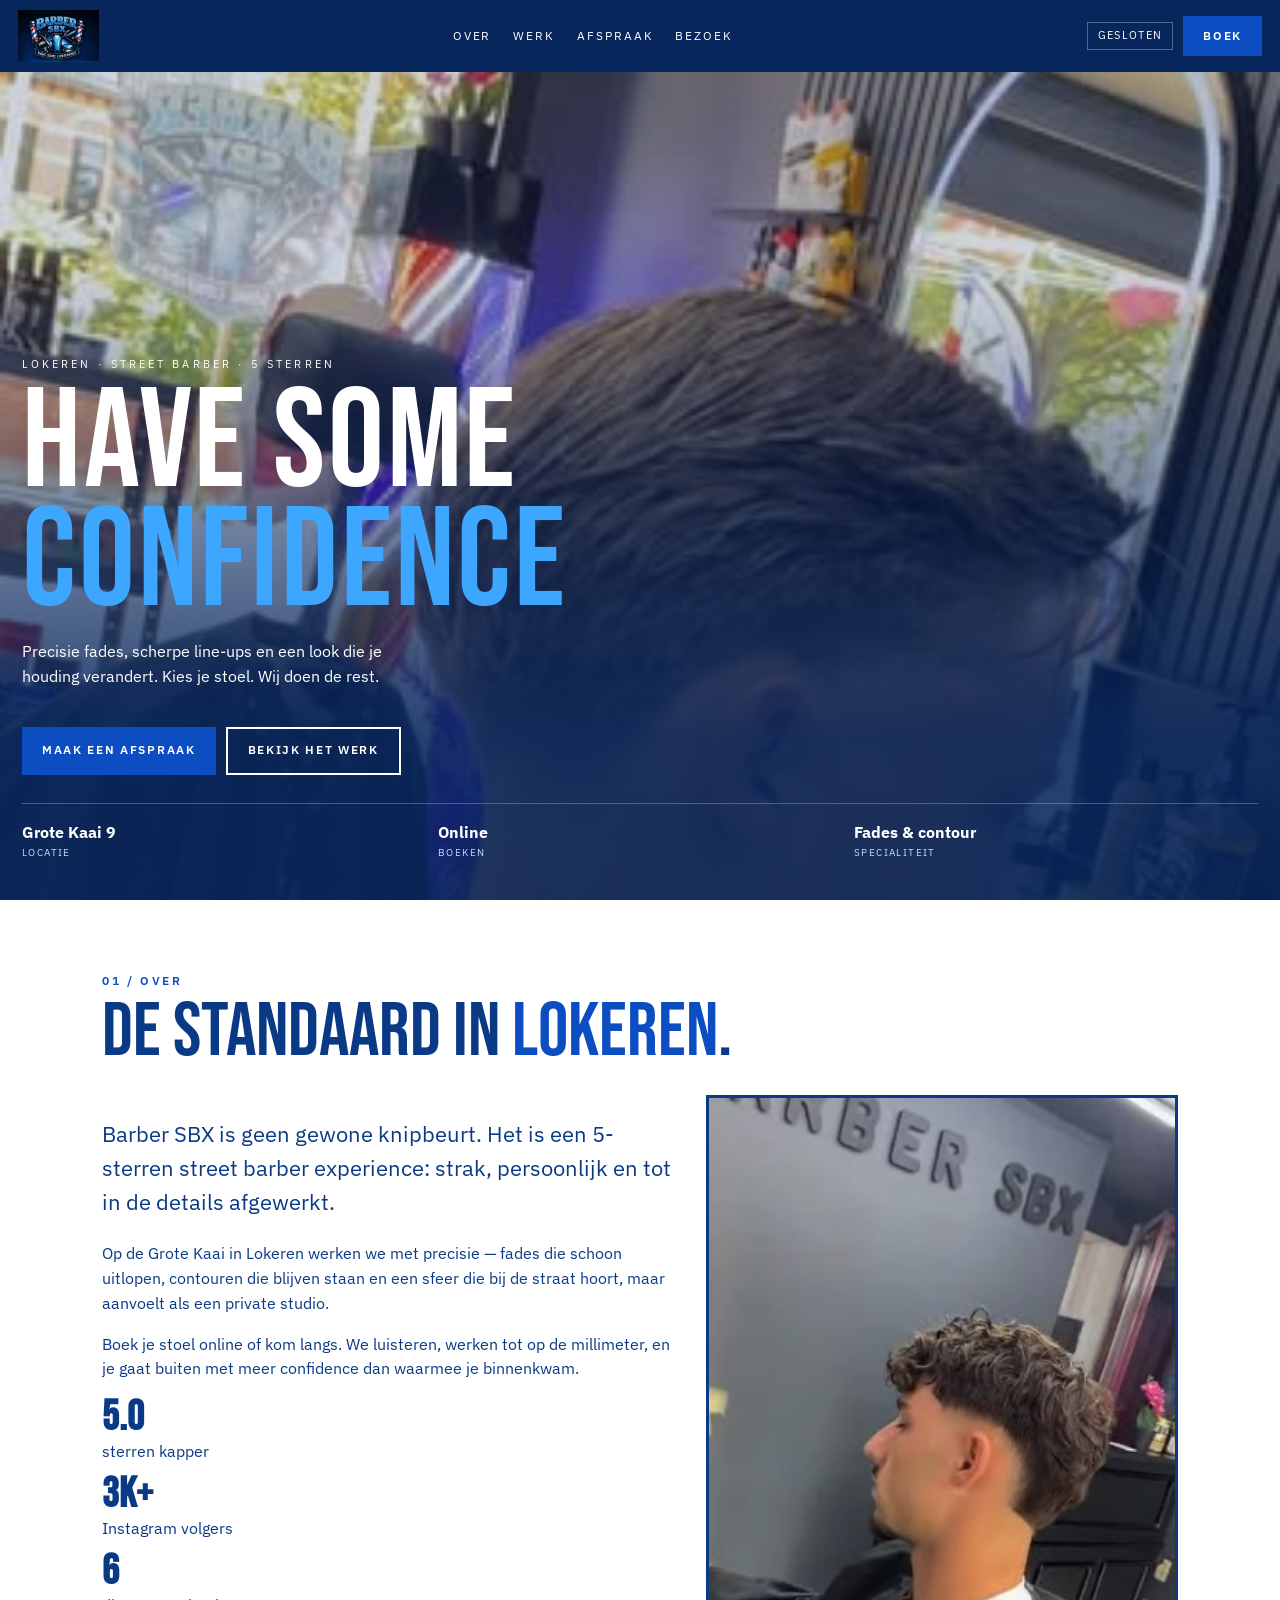
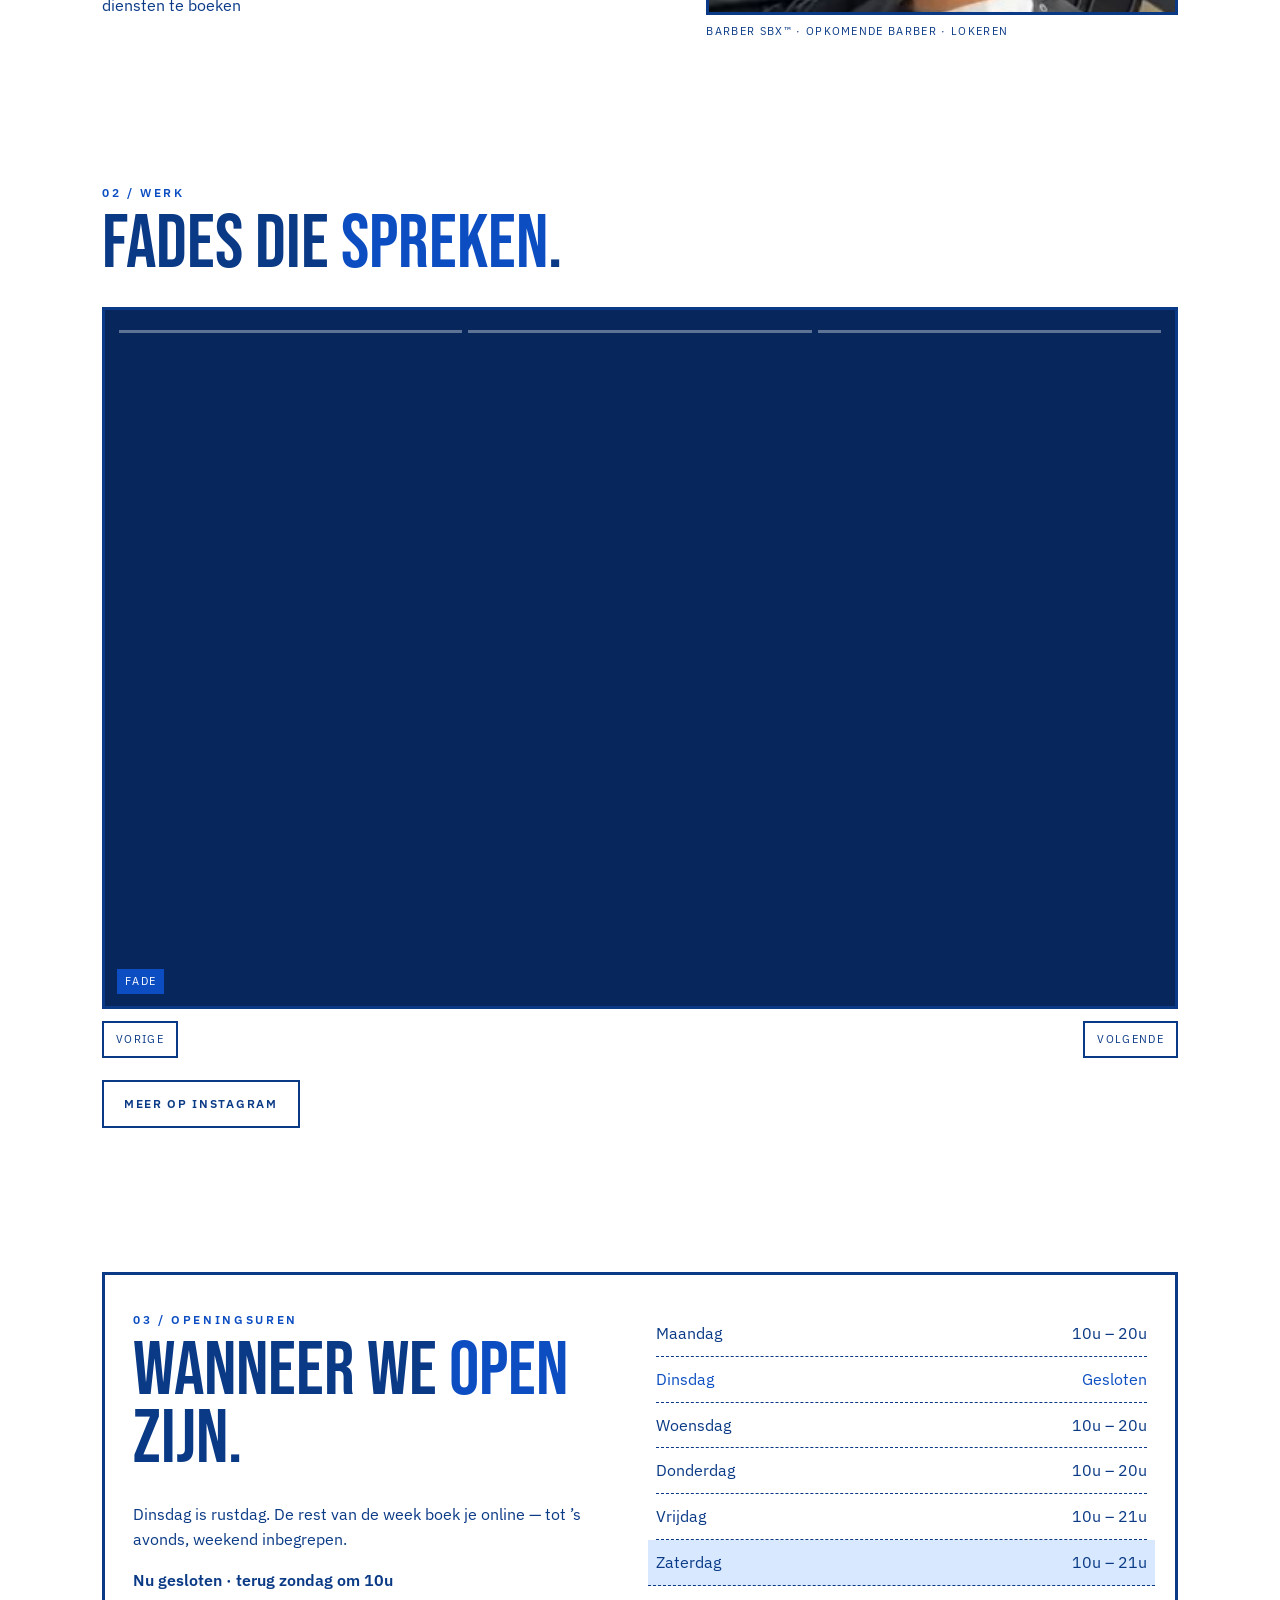
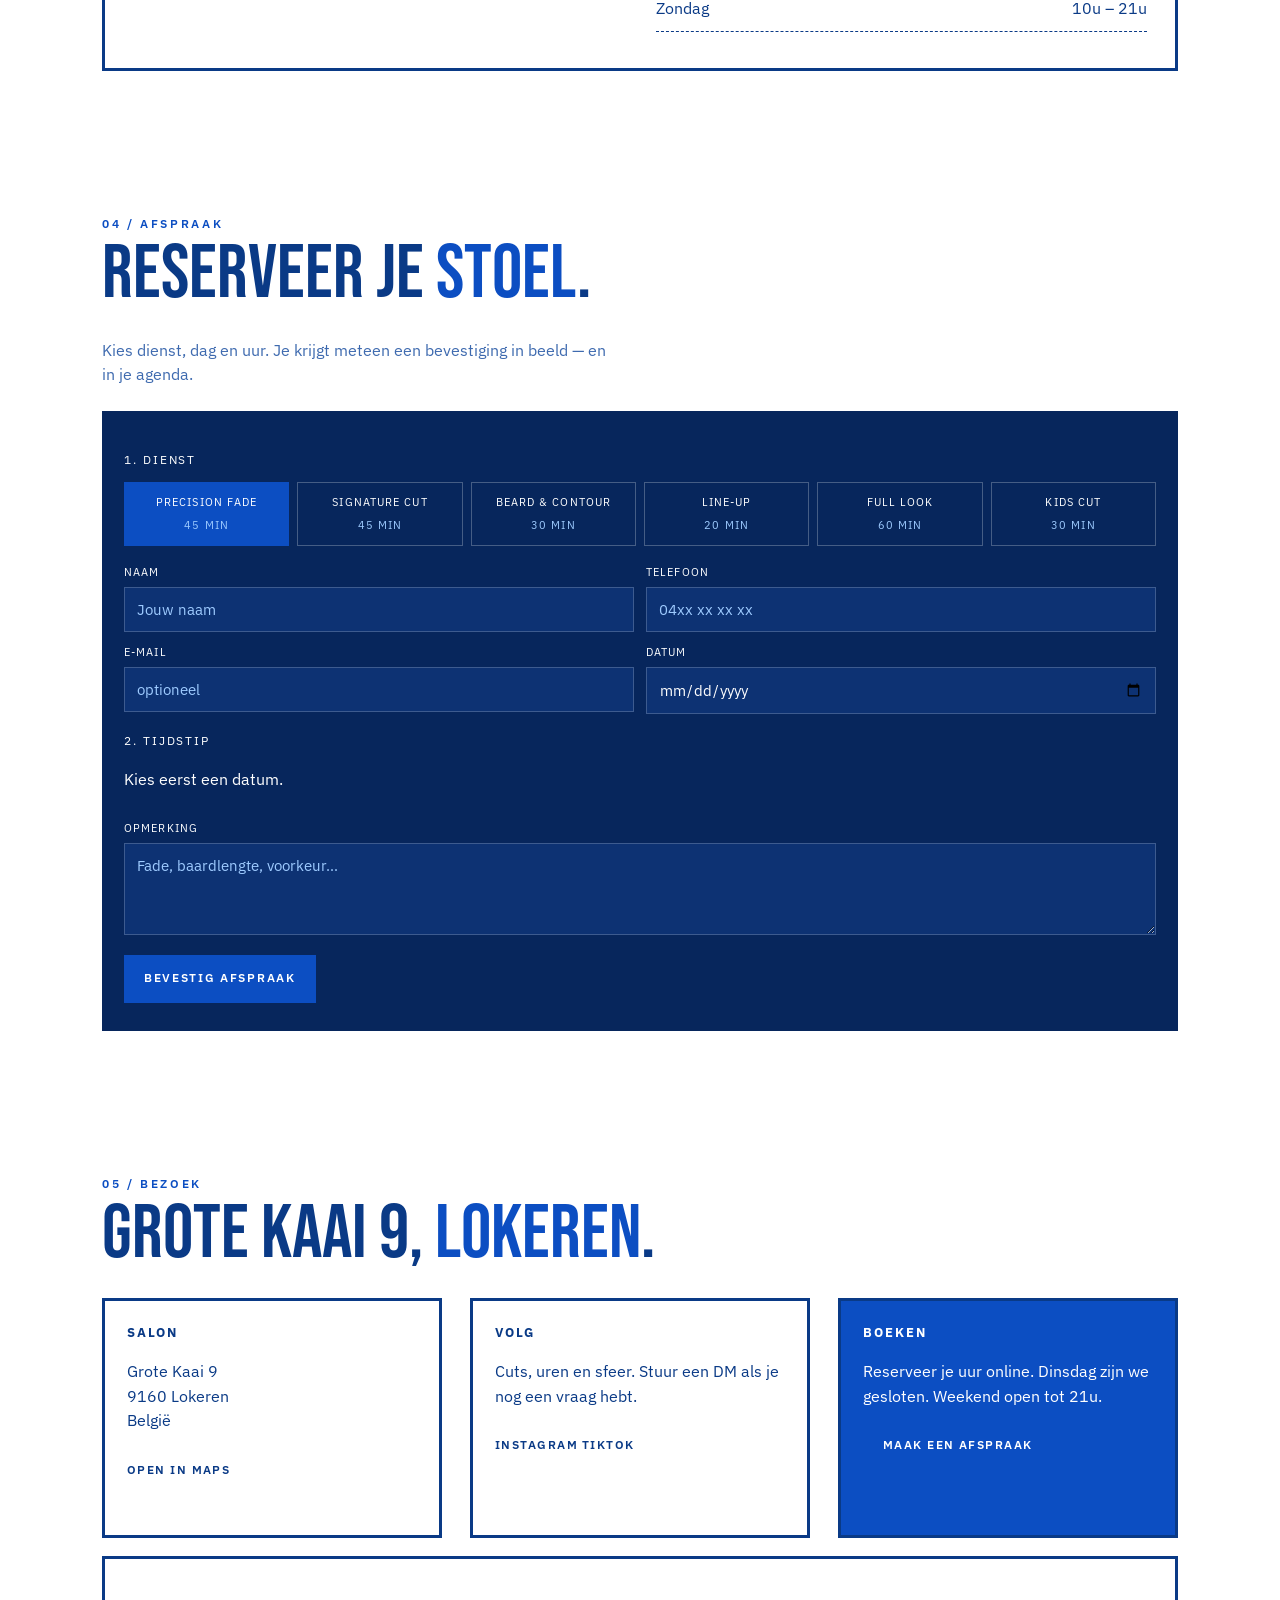
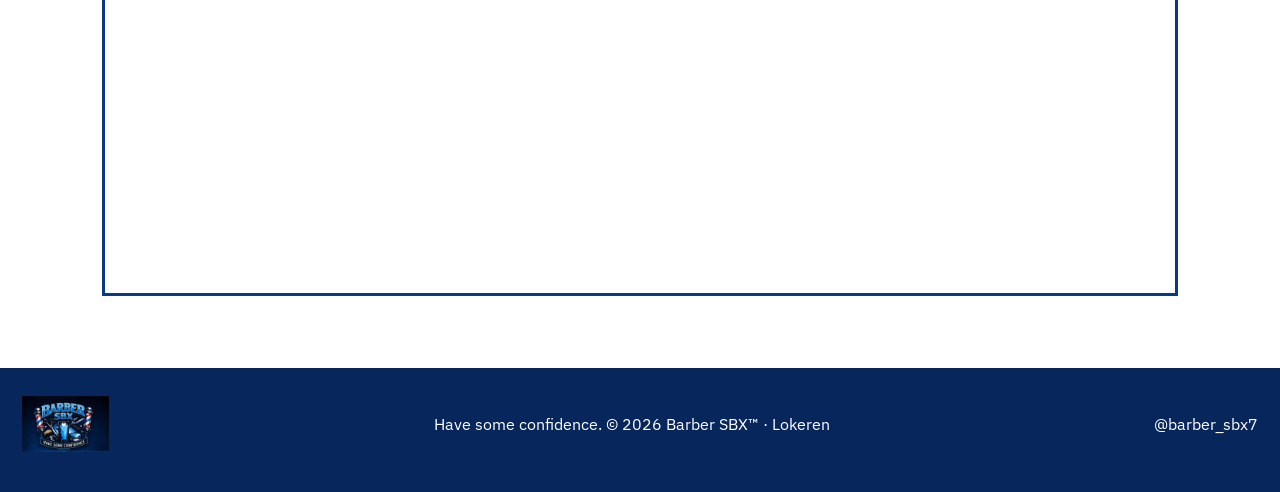
==== commit bd56dbc1: "Keep every letter white or blue across the street site. Co-authored-by: Cursor <cursoragent@cursor.c" ====
--- a/docs/index.html
+++ b/docs/index.html
@@ -8,7 +8,7 @@
       name="description"
       content="Barber SBX in Lokeren. 5-sterren street barber voor precisie fades, knipbeurten en baard. Grote Kaai 9. Boek online je afspraak."
     />
-    <meta name="theme-color" content="#111111" />
+    <meta name="theme-color" content="#0a3a86" />
     <link rel="icon" href="./assets/brand/favicon.svg" type="image/svg+xml" />
     <meta property="og:title" content="Barber SBX™ | Have Some Confidence" />
     <meta
@@ -24,7 +24,7 @@
       href="https://fonts.googleapis.com/css2?family=Bebas+Neue&family=IBM+Plex+Sans:ital,wght@0,400;0,500;0,600;1,400&display=swap"
       rel="stylesheet"
     />
-    <link rel="stylesheet" href="./styles.css" />
+    <link rel="stylesheet" href="./styles.css?v=blauw-wit" />
   </head>
   <body>
     <div class="loader" id="loader">
--- a/docs/styles.css
+++ b/docs/styles.css
@@ -1,11 +1,12 @@
 :root {
-  --paper: #f3eee4;
+  --paper: #ffffff;
   --ink: #0a3a86;
   --muted: #3e6aaf;
   --red: #0c4ec2;
   --red-2: #3da6ff;
-  --line: #111111;
-  --white: #fffdf8;
+  --line: #0a3a86;
+  --white: #ffffff;
+  --deep: #07265c;
 }
 
 * { box-sizing: border-box; }
@@ -43,7 +44,7 @@
   align-items: center;
   justify-content: space-between;
   padding: 0 18px;
-  background: #111;
+  background: var(--deep);
   color: #fff;
 }
 .nav img { height: 52px; }
@@ -61,7 +62,7 @@
   letter-spacing: 0.12em;
   text-transform: uppercase;
 }
-.status-pill.open { border-color: #7dff9a; color: #7dff9a; }
+.status-pill.open { border-color: #9ecbff; color: #9ecbff; }
 .nav-toggle {
   display: none;
   width: 44px;
@@ -120,7 +121,7 @@
   position: absolute;
   inset: 0;
   z-index: 2;
-  background: linear-gradient(to top, rgba(0,0,0,0.86) 18%, rgba(0,0,0,0.15) 70%);
+  background: linear-gradient(to top, rgba(7,38,92,0.88) 18%, rgba(7,38,92,0.18) 70%);
 }
 .hero-copy {
   position: relative;
@@ -205,7 +206,7 @@
   line-height: 1;
 }
 figure { margin: 0; }
-figure img { width: 100%; height: 520px; object-fit: cover; object-position: center 42%; border: 3px solid #111; }
+figure img { width: 100%; height: 520px; object-fit: cover; object-position: center 42%; border: 3px solid var(--ink); }
 figcaption { margin-top: 8px; text-transform: uppercase; letter-spacing: 0.12em; font-size: 11px; }
 
 .strip {
@@ -229,7 +230,7 @@
   width: 100%;
   height: 360px;
   object-fit: cover;
-  border: 3px solid #111;
+  border: 3px solid var(--ink);
   display: block;
   pointer-events: none;
 }
@@ -251,8 +252,8 @@
   position: relative;
   height: min(78vh, 720px);
   overflow: hidden;
-  background: #111;
-  border: 3px solid #111;
+  background: var(--deep);
+  border: 3px solid var(--ink);
   cursor: pointer;
 }
 
@@ -336,7 +337,7 @@
 }
 
 .cut-nav > button {
-  border: 2px solid #111;
+  border: 2px solid var(--ink);
   background: var(--white);
   text-transform: uppercase;
   letter-spacing: 0.12em;
@@ -349,7 +350,7 @@
   grid-template-columns: 1fr 1fr;
   gap: 32px;
   background: var(--white);
-  border: 3px solid #111;
+  border: 3px solid var(--ink);
   padding: 36px 28px;
 }
 .live-line { font-weight: 600; }
@@ -357,7 +358,7 @@
 .hours-table li {
   display: flex;
   justify-content: space-between;
-  border-bottom: 1px dashed #111;
+  border-bottom: 1px dashed var(--ink);
   padding: 10px 0;
 }
 .hours-table li.today { background: #d7e8ff; margin: 0 -8px; padding: 10px 8px; }
@@ -365,7 +366,7 @@
 
 .note { color: var(--muted); max-width: 520px; }
 .book-form, .book-success {
-  background: #111;
+  background: var(--deep);
   color: #fff;
   padding: 28px 22px;
   margin-top: 24px;
@@ -381,7 +382,7 @@
   padding: 8px;
   text-align: center;
 }
-.service-chip em { display: block; font-style: normal; font-size: 11px; color: #bbb; }
+.service-chip em { display: block; font-style: normal; font-size: 11px; color: #9ecbff; }
 .service-chip input:checked + span, .slot.active {
   background: var(--red);
   border-color: var(--red);
@@ -389,20 +390,21 @@
 .book-grid { display: grid; grid-template-columns: 1fr 1fr; gap: 12px; margin: 18px 0; }
 .book-form label { display: flex; flex-direction: column; gap: 6px; text-transform: uppercase; letter-spacing: 0.1em; font-size: 11px; }
 .book-form input, .book-form textarea {
-  background: #1c1c1c;
+  background: #0d3273;
   border: 1px solid rgba(255,255,255,0.2);
   padding: 10px 12px;
   text-transform: none;
   letter-spacing: 0;
   font-size: 15px;
 }
+.book-form ::placeholder { color: #9ecbff; opacity: 1; }
 .wide { grid-column: 1 / -1; display: flex; flex-direction: column; gap: 6px; margin: 12px 0 20px; }
 .slot { min-height: 44px; color: #fff; }
 .slot:disabled { opacity: 0.35; }
 
 .cards { grid-template-columns: repeat(3, 1fr); }
 .cards article {
-  border: 3px solid #111;
+  border: 3px solid var(--ink);
   padding: 22px;
   min-height: 240px;
   background: var(--white);
@@ -410,7 +412,7 @@
 .cards .hot { background: var(--red); color: #fff; }
 .cards h3 { margin: 0 0 12px; text-transform: uppercase; letter-spacing: 0.16em; font-size: 13px; }
 .cards a { display: inline-block; margin-top: 12px; text-transform: uppercase; letter-spacing: 0.12em; font-size: 12px; font-weight: 600; }
-.map-wrap { margin-top: 18px; border: 3px solid #111; height: 340px; overflow: hidden; }
+.map-wrap { margin-top: 18px; border: 3px solid var(--ink); height: 340px; overflow: hidden; }
 .map-wrap iframe { width: 100%; height: 100%; border: 0; }
 
 .float-book {
@@ -432,7 +434,7 @@
 }
 
 .footer {
-  background: #111;
+  background: var(--deep);
   color: #fff;
   padding: 28px 22px 40px;
   display: flex;
@@ -460,7 +462,7 @@
   .nav-links {
     position: fixed;
     inset: 0;
-    background: #111;
+    background: var(--deep);
     flex-direction: column;
     padding: 100px 28px;
     gap: 20px;
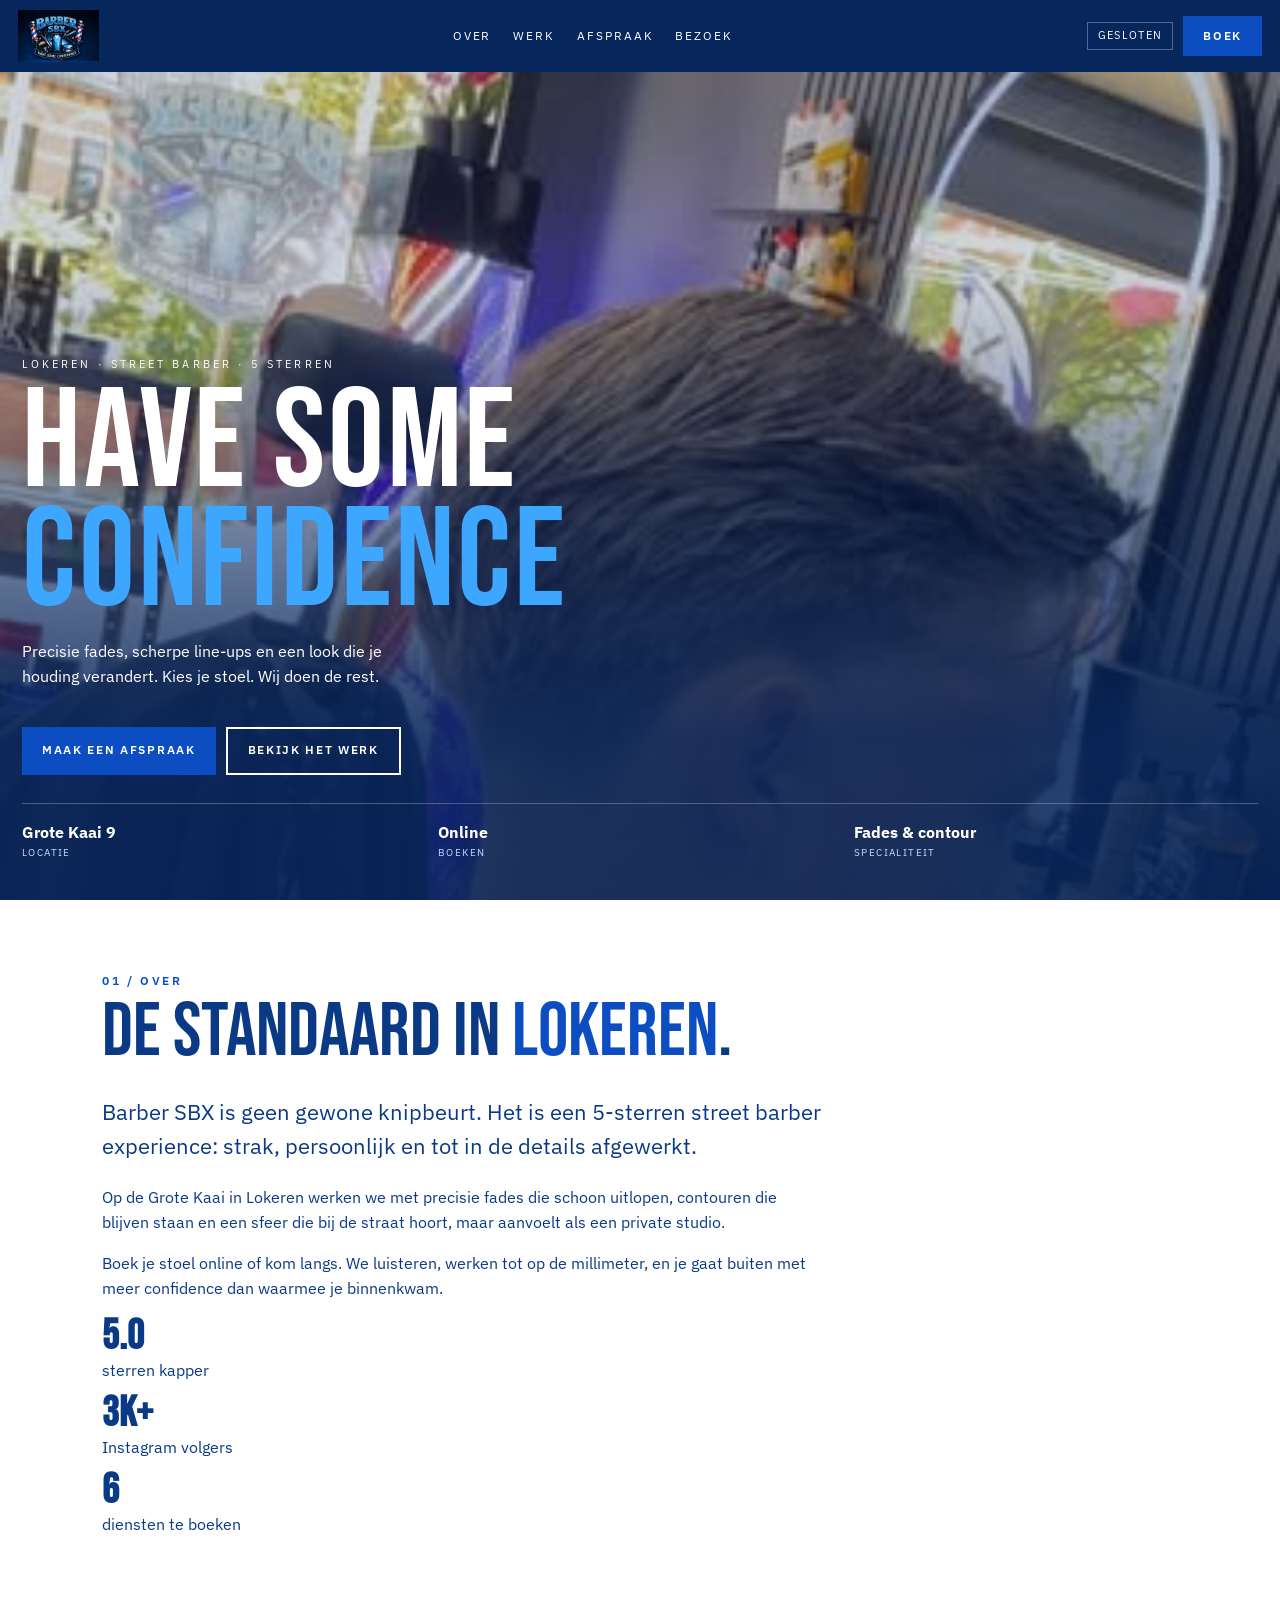
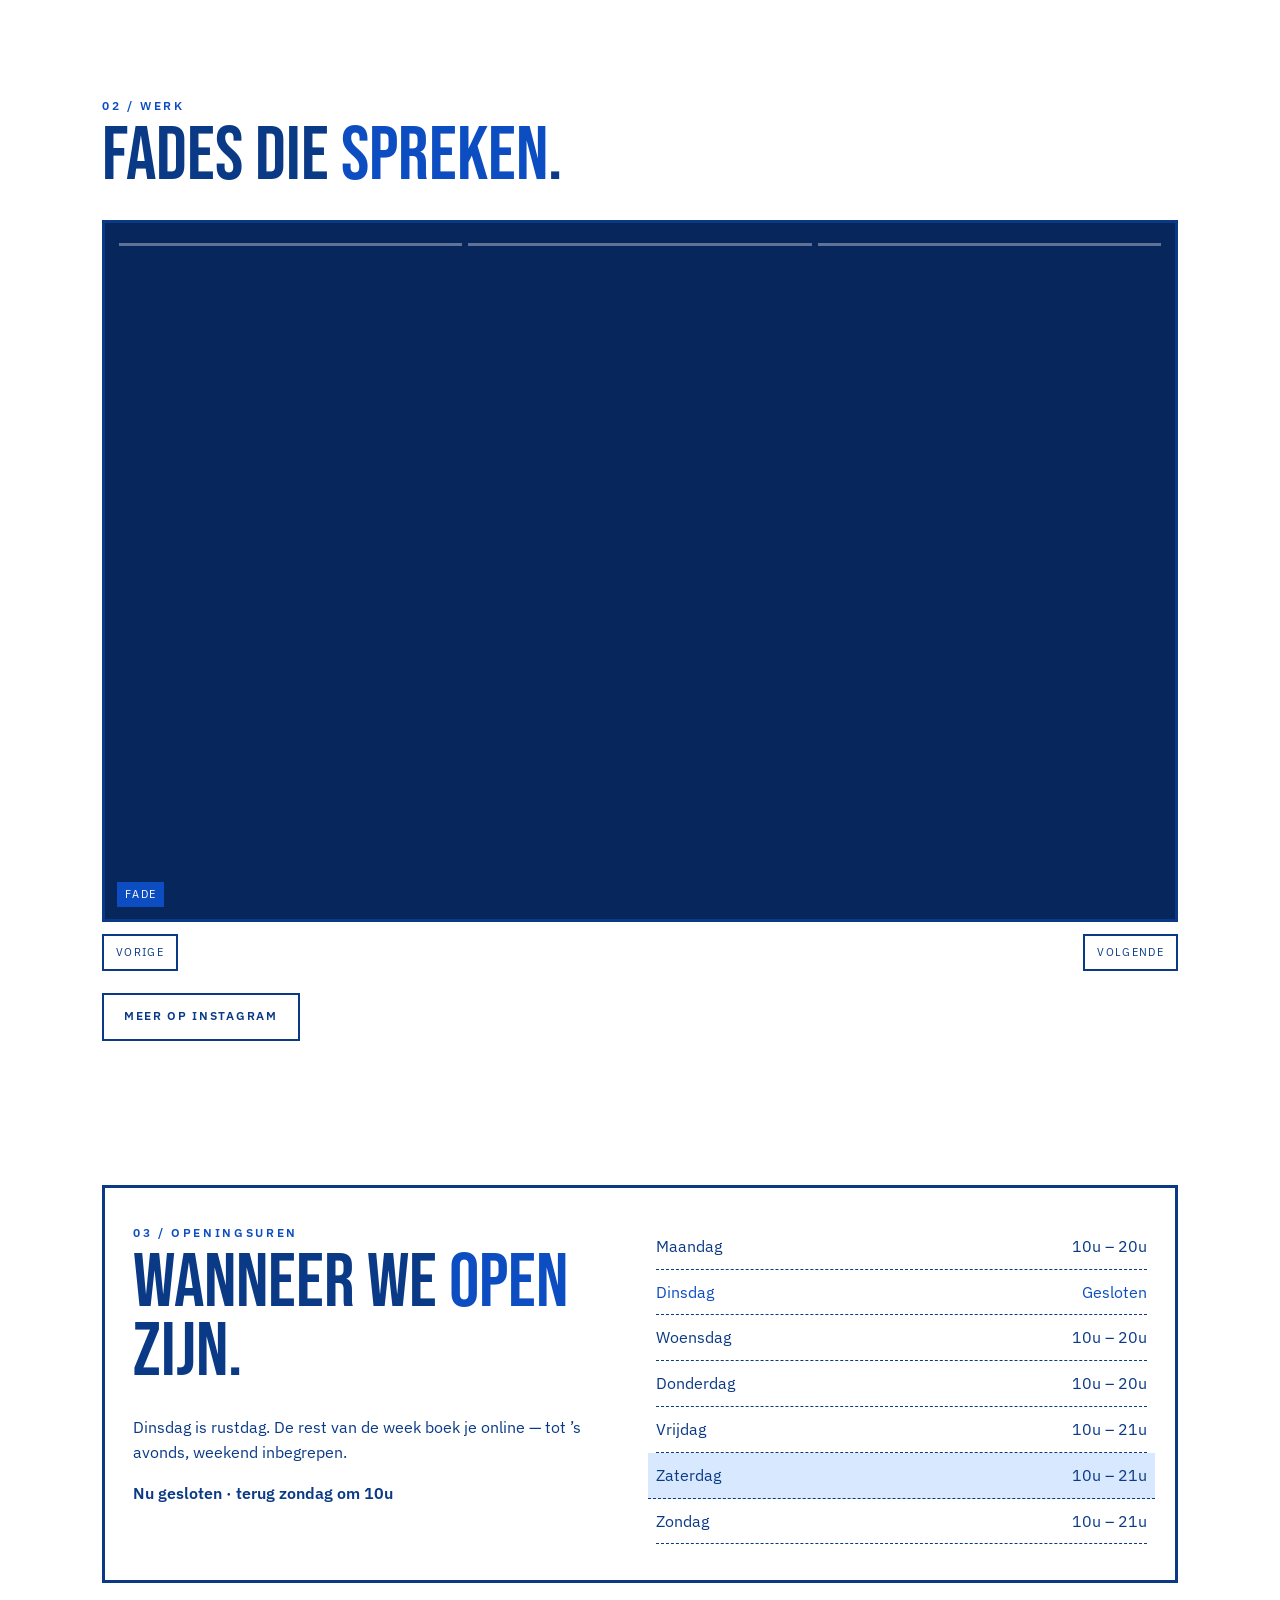
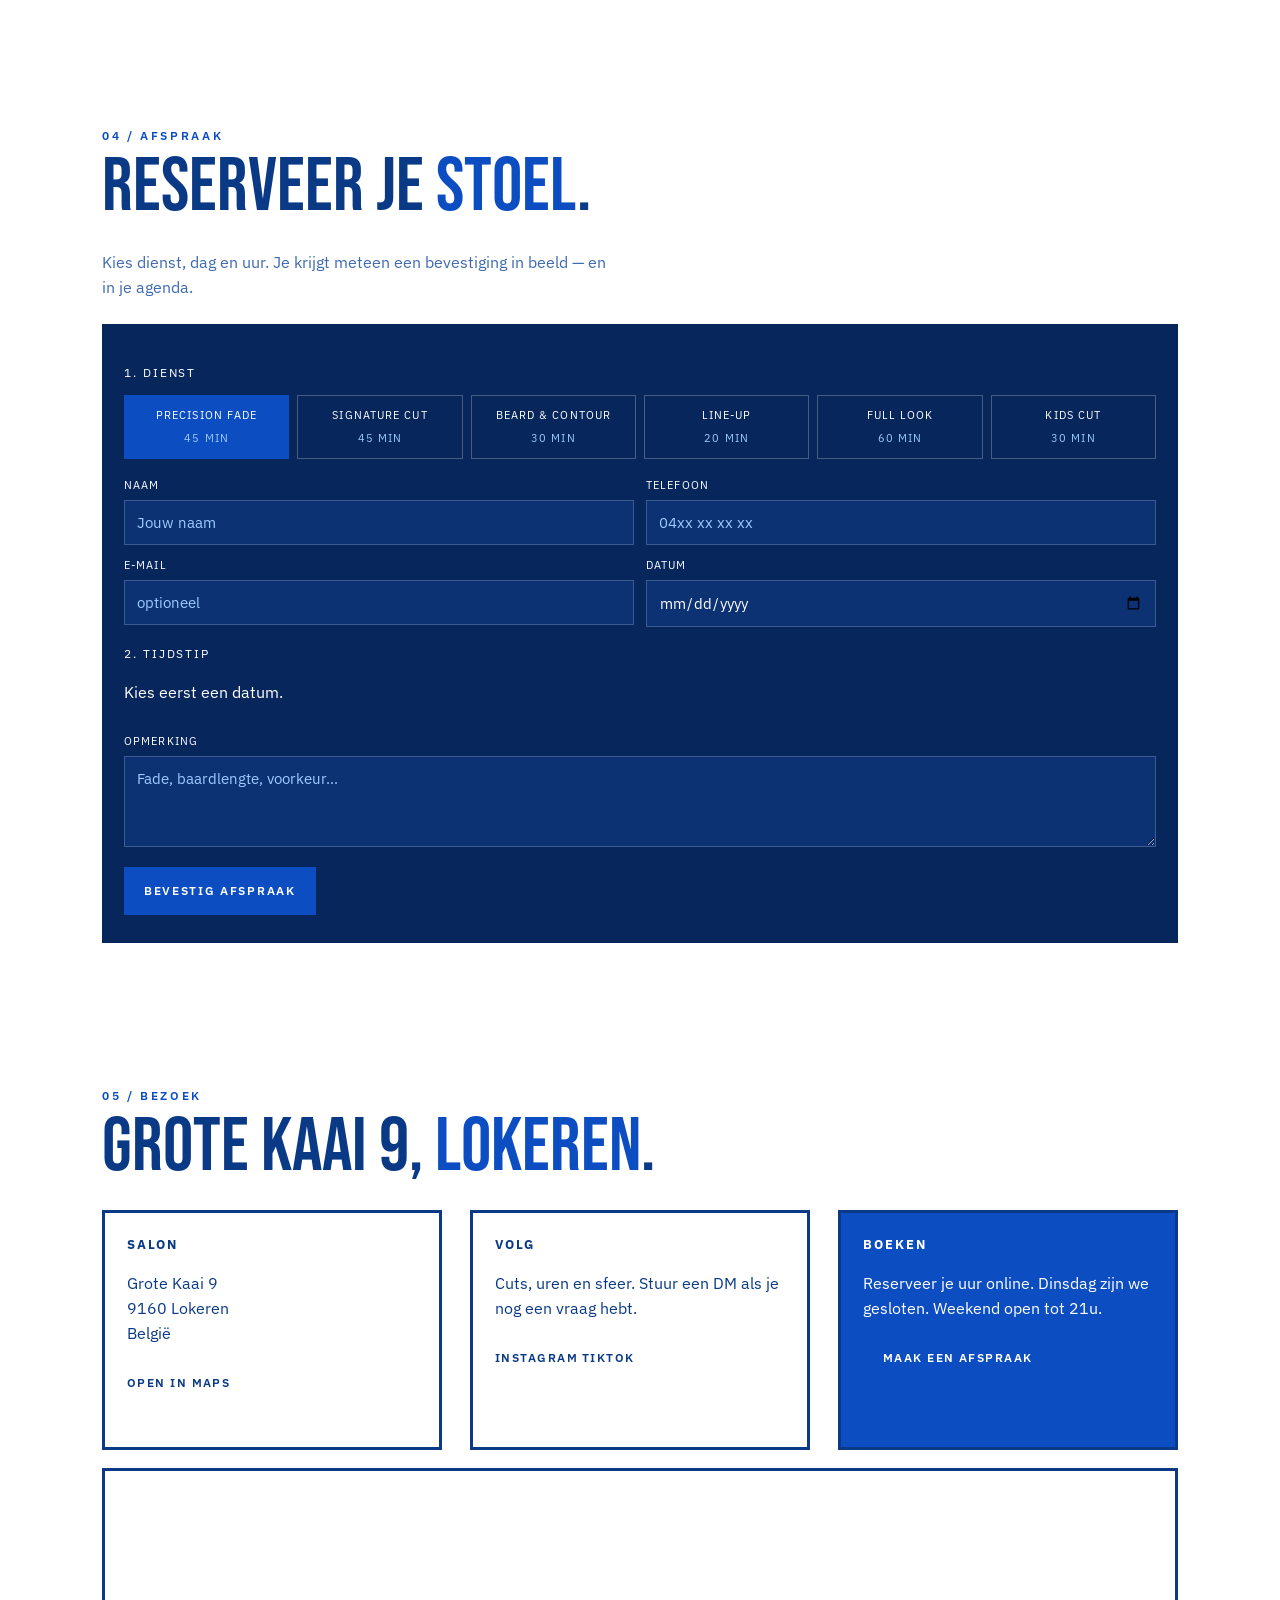
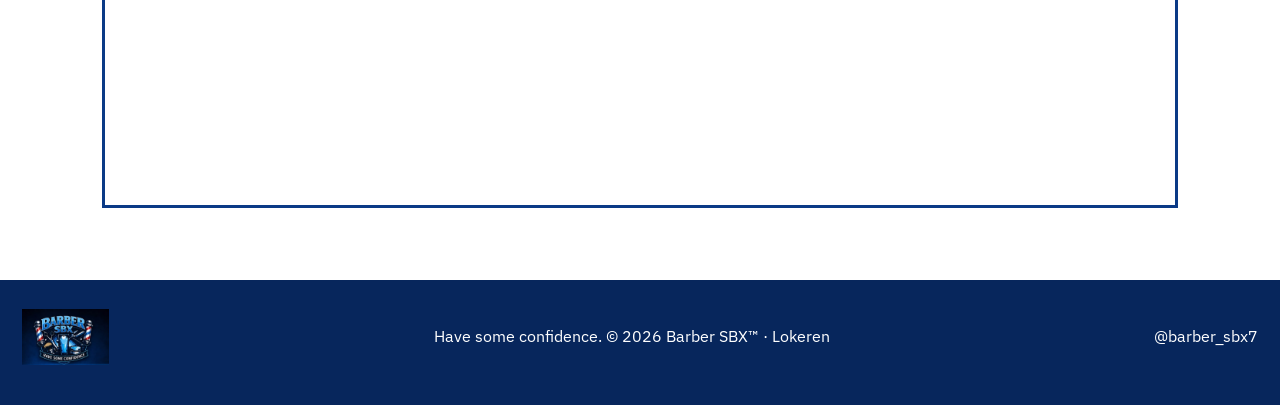
==== commit 80d02cf4: "Remove the about portrait from the site. Co-authored-by: Cursor <cursoragent@cursor.com>" ====
--- a/docs/index.html
+++ b/docs/index.html
@@ -96,7 +96,7 @@
               experience: strak, persoonlijk en tot in de details afgewerkt.
             </p>
             <p>
-              Op de Grote Kaai in Lokeren werken we met precisie — fades die schoon
+              Op de Grote Kaai in Lokeren werken we met precisie fades die schoon
               uitlopen, contouren die blijven staan en een sfeer die bij de straat
               hoort, maar aanvoelt als een private studio.
             </p>
@@ -110,10 +110,6 @@
               <li><strong data-count="6" data-suffix="">0</strong> diensten te boeken</li>
             </ul>
           </div>
-          <figure>
-            <img src="./assets/images/work-5.jpg?v=shop" alt="Krullen en fade in de stoel bij Barber SBX in Lokeren" />
-            <figcaption>Barber SBX™ · Opkomende barber · Lokeren</figcaption>
-          </figure>
         </div>
       </section>
 
--- a/docs/styles.css
+++ b/docs/styles.css
@@ -193,7 +193,10 @@
 }
 h2 i { color: var(--red); font-style: normal; }
 .lede { font-size: 22px; }
-.about-grid, .cards {
+.about-grid {
+  max-width: 720px;
+}
+.cards {
   display: grid;
   grid-template-columns: 1.1fr 0.9fr;
   gap: 28px;
